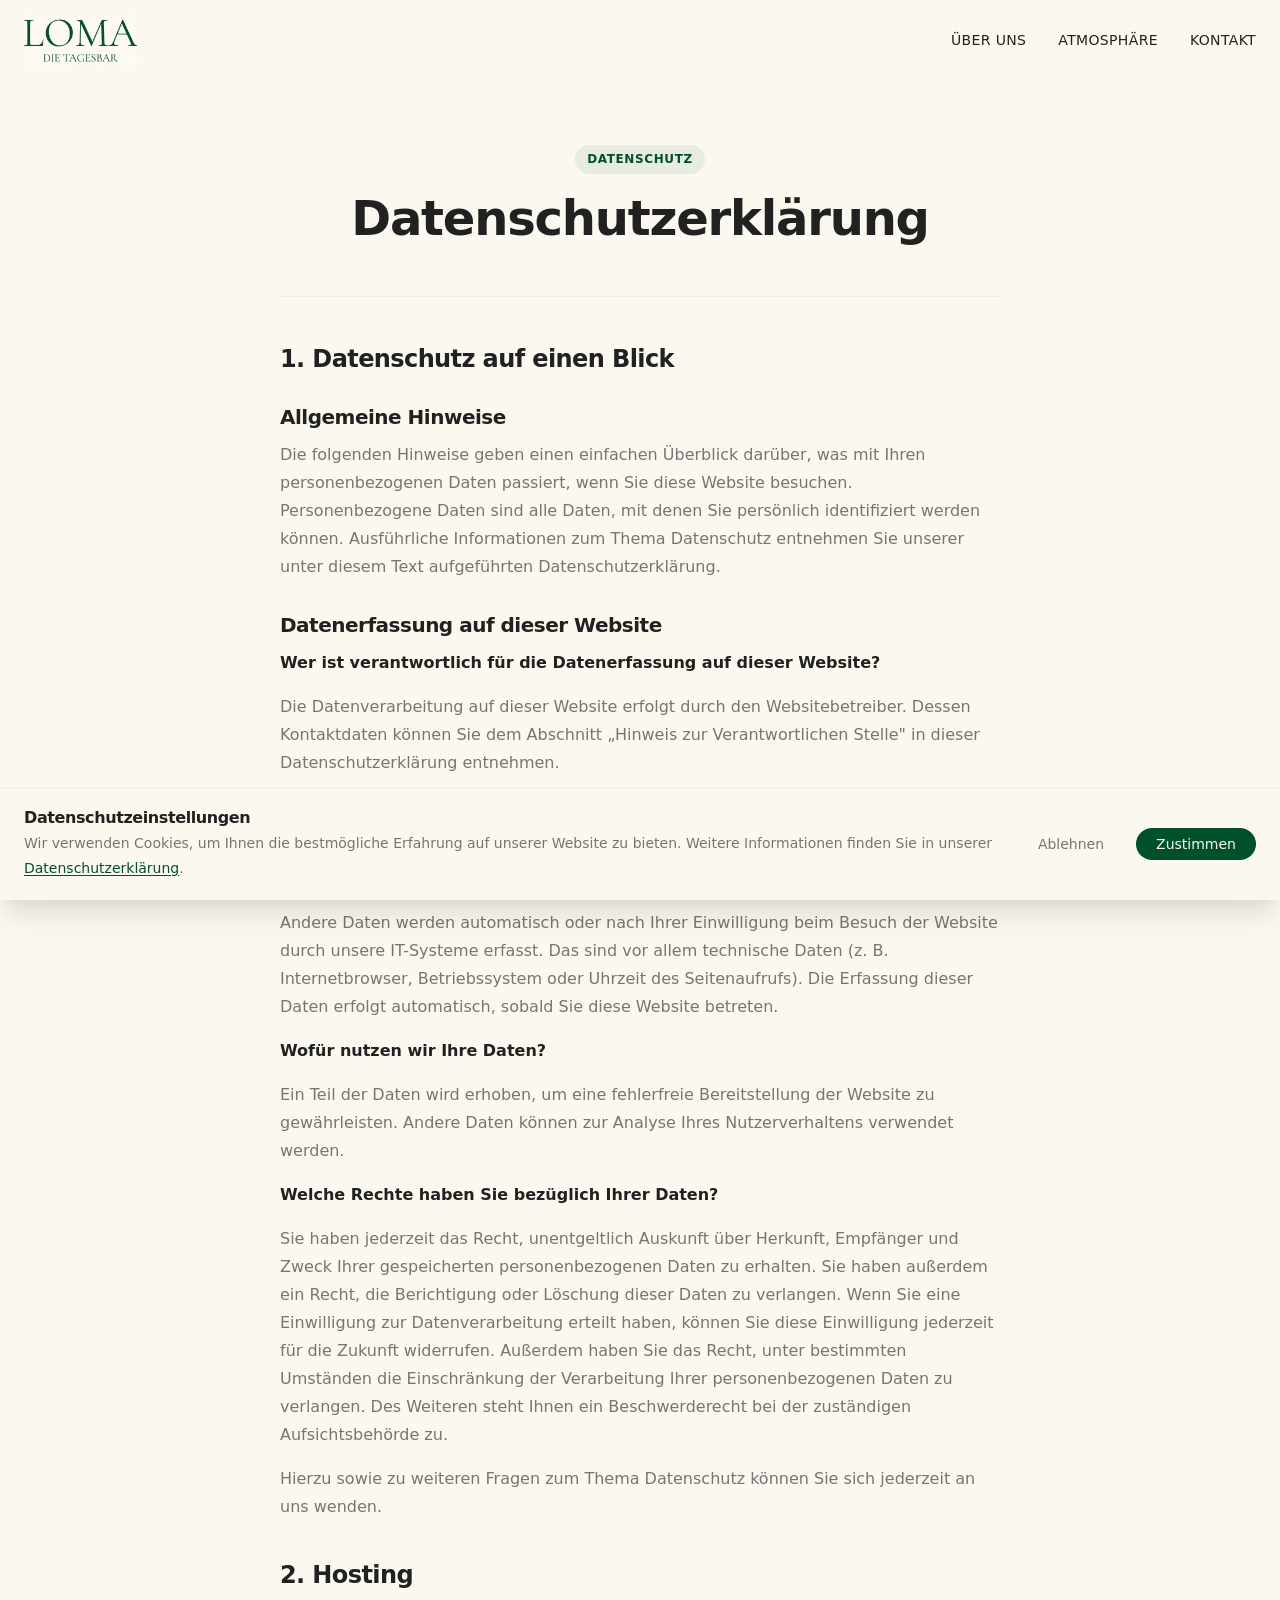
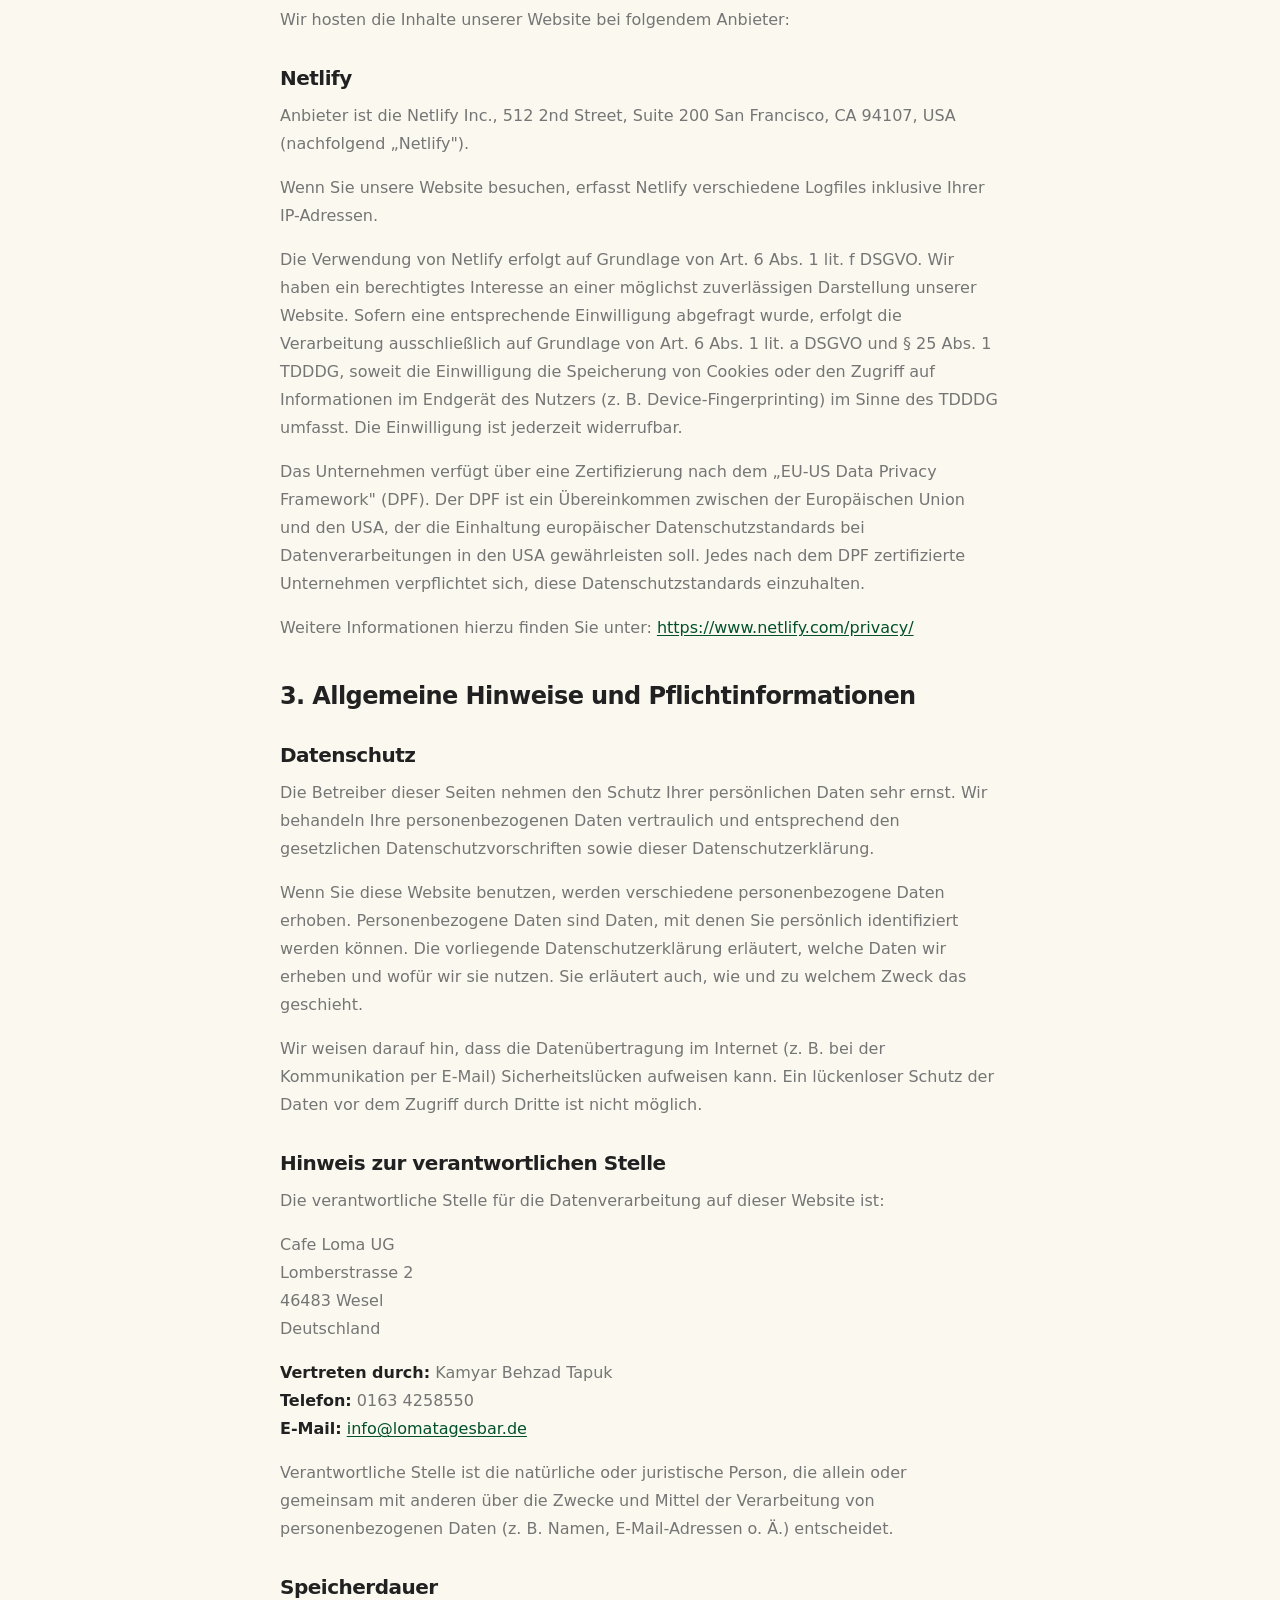
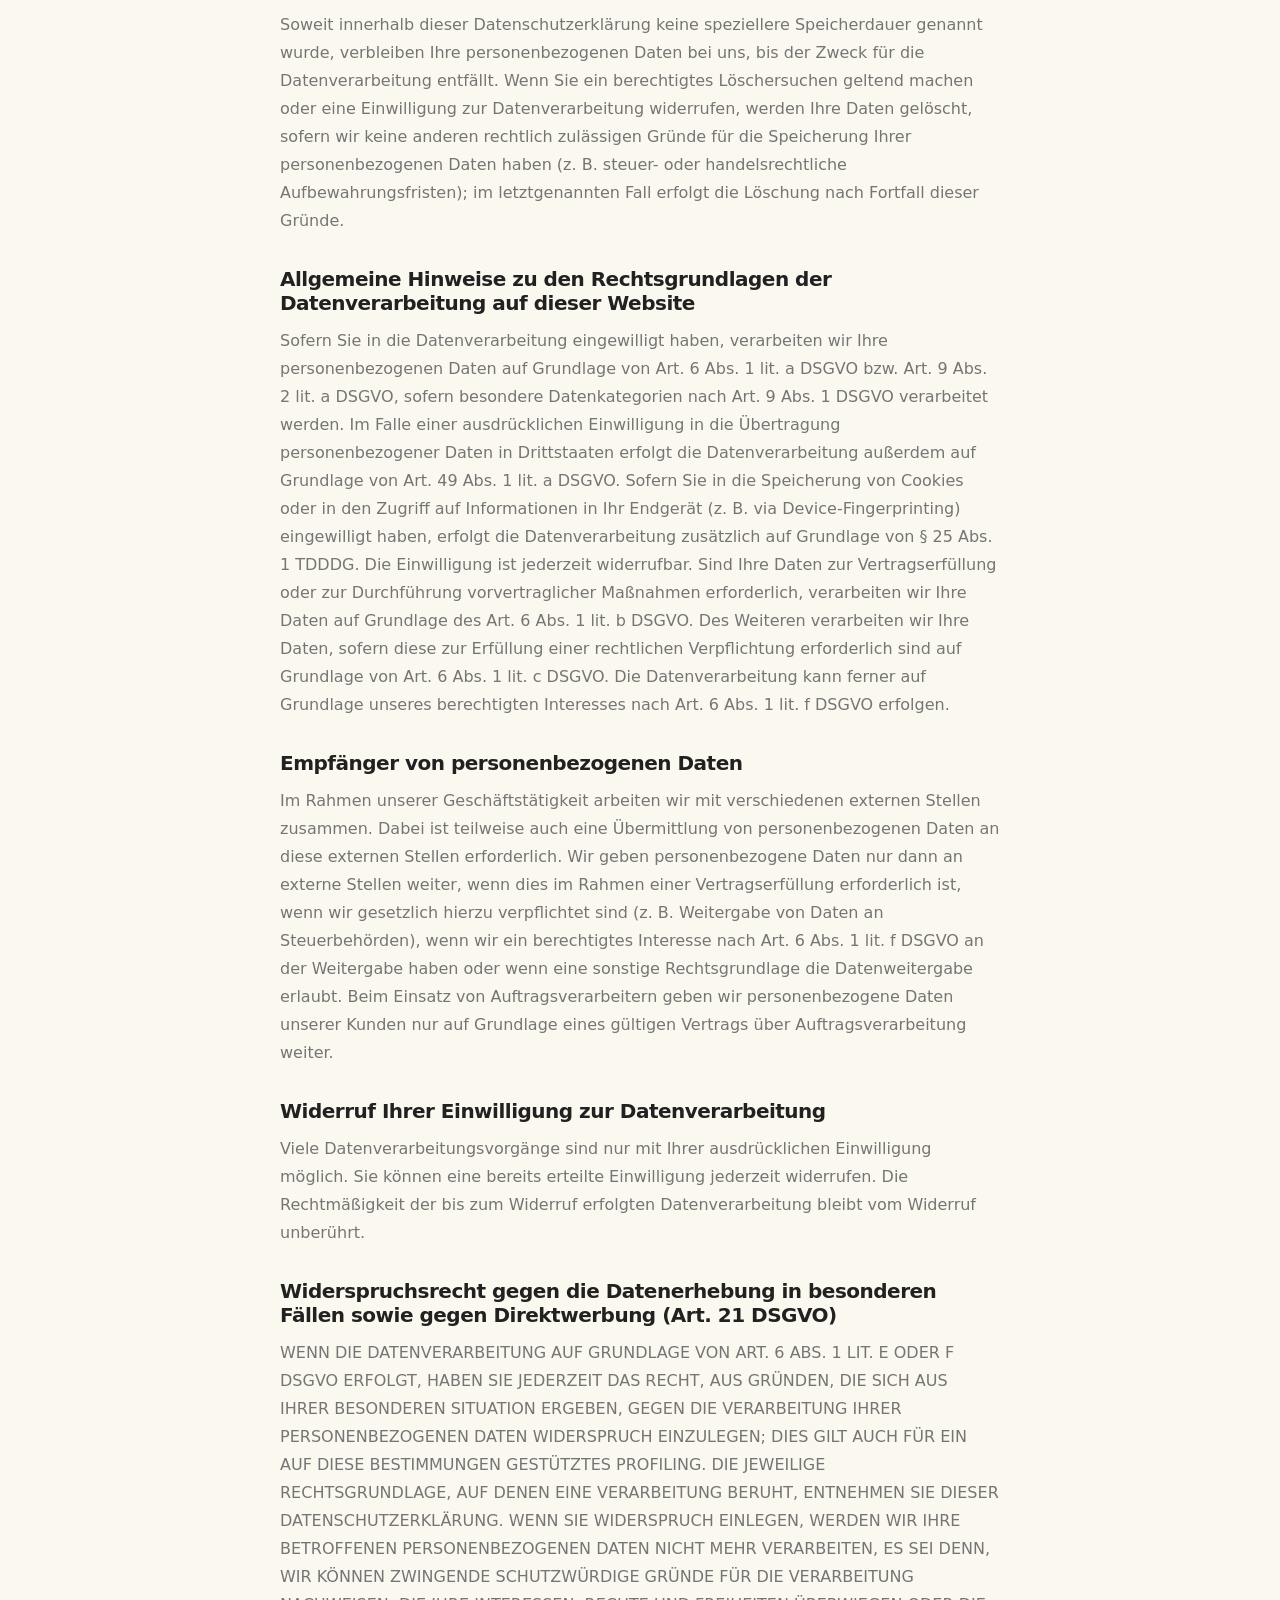
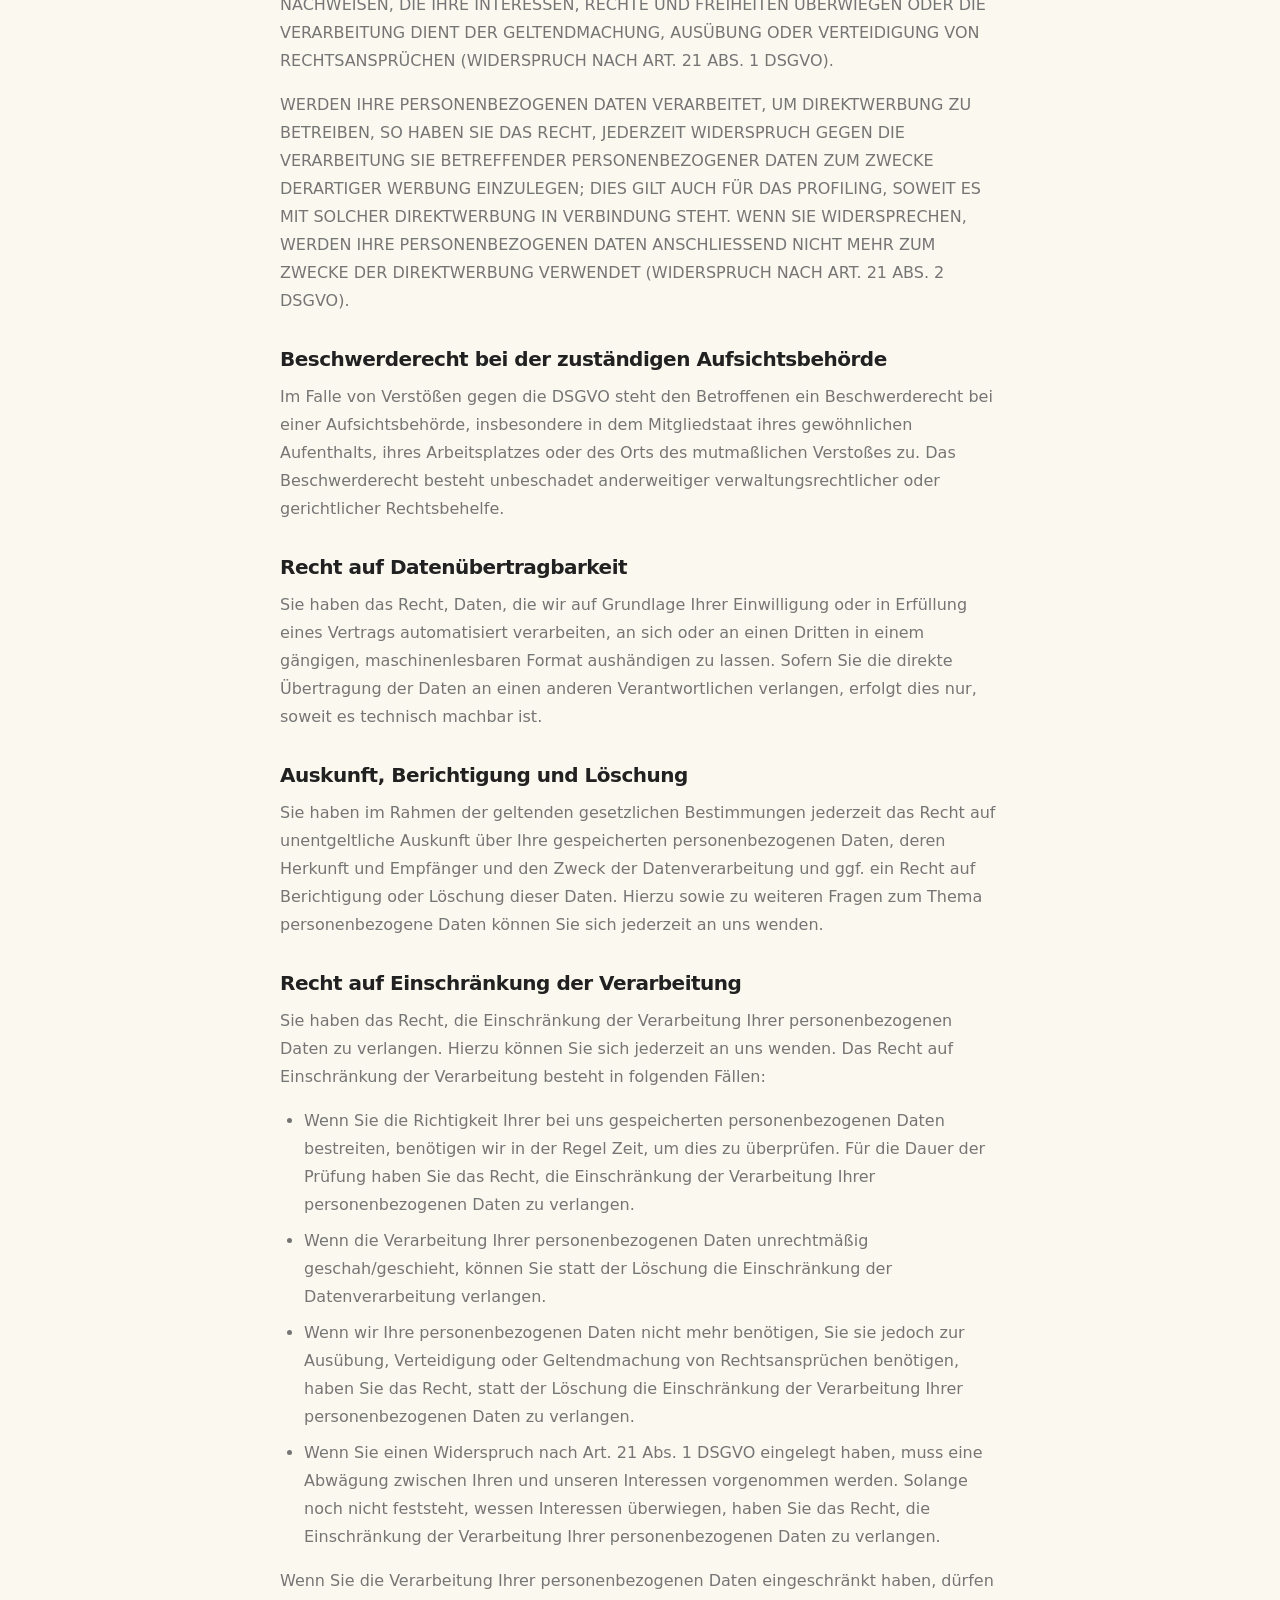
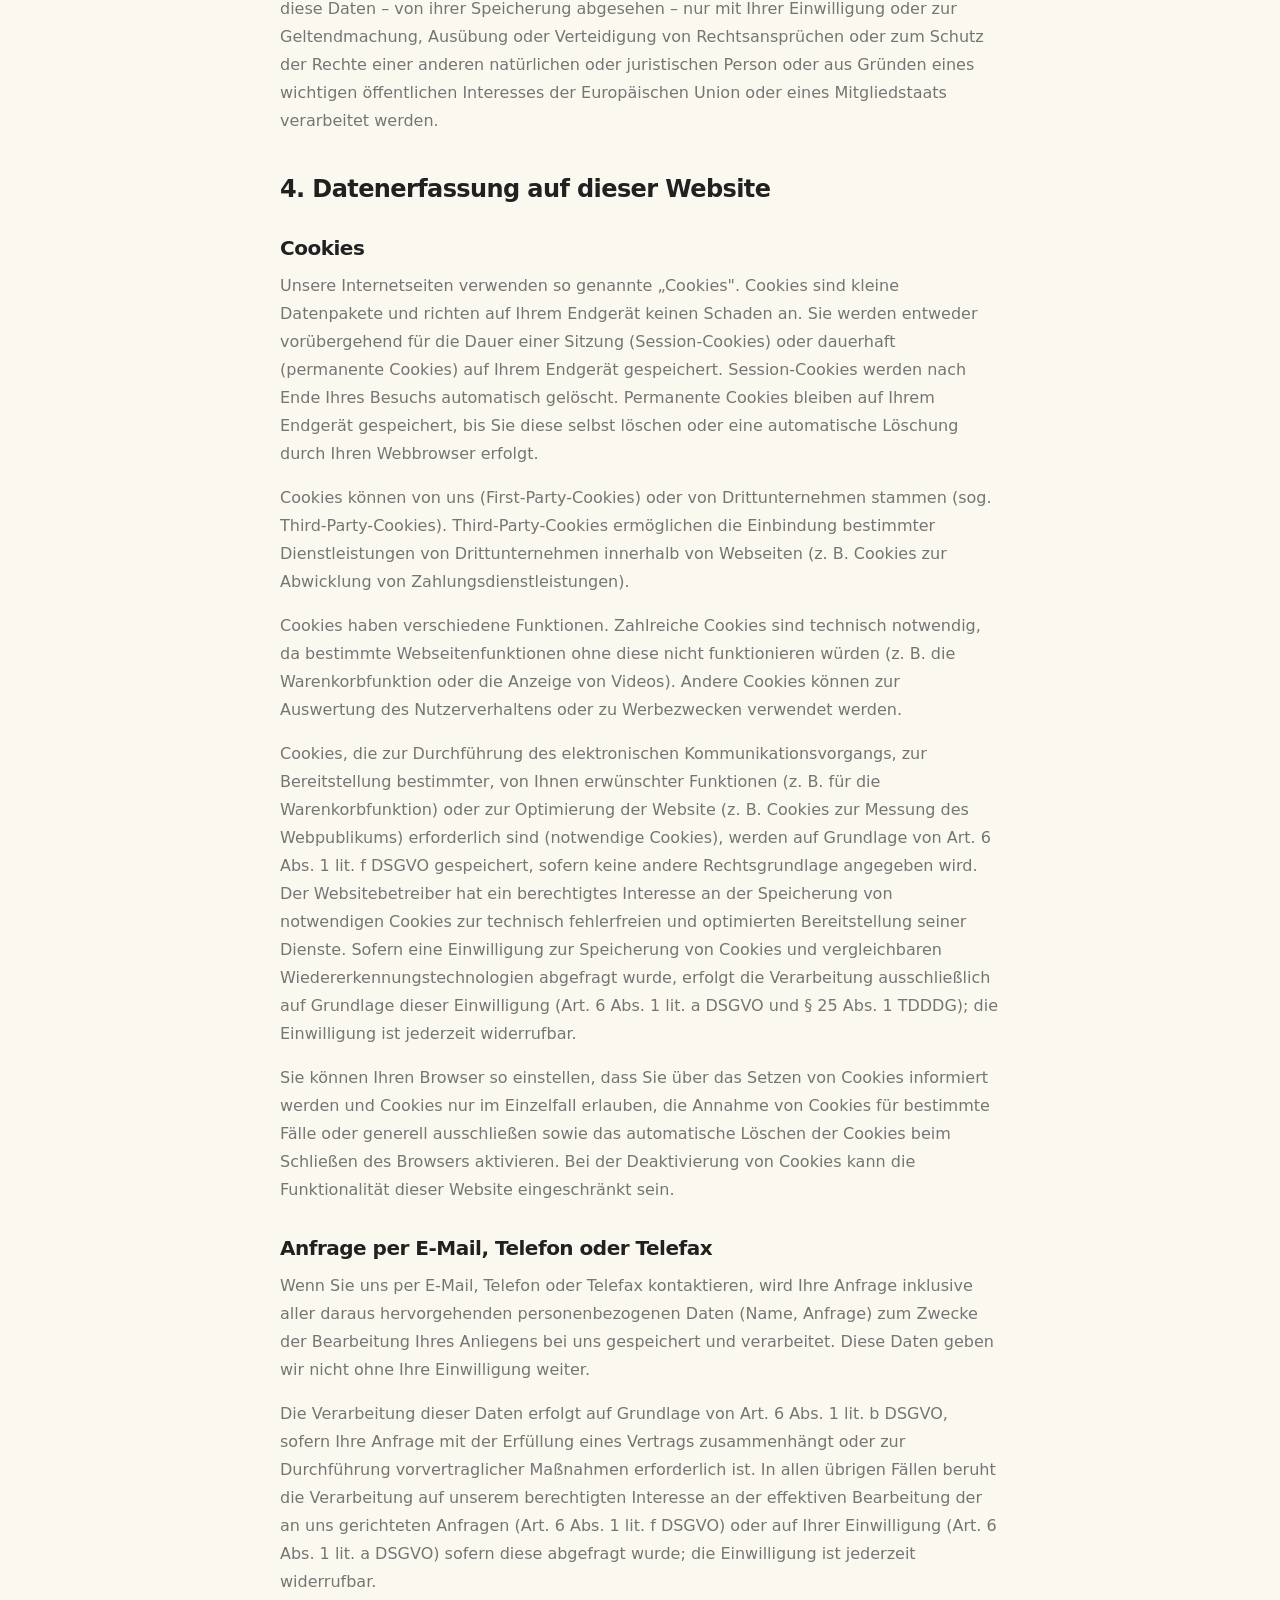
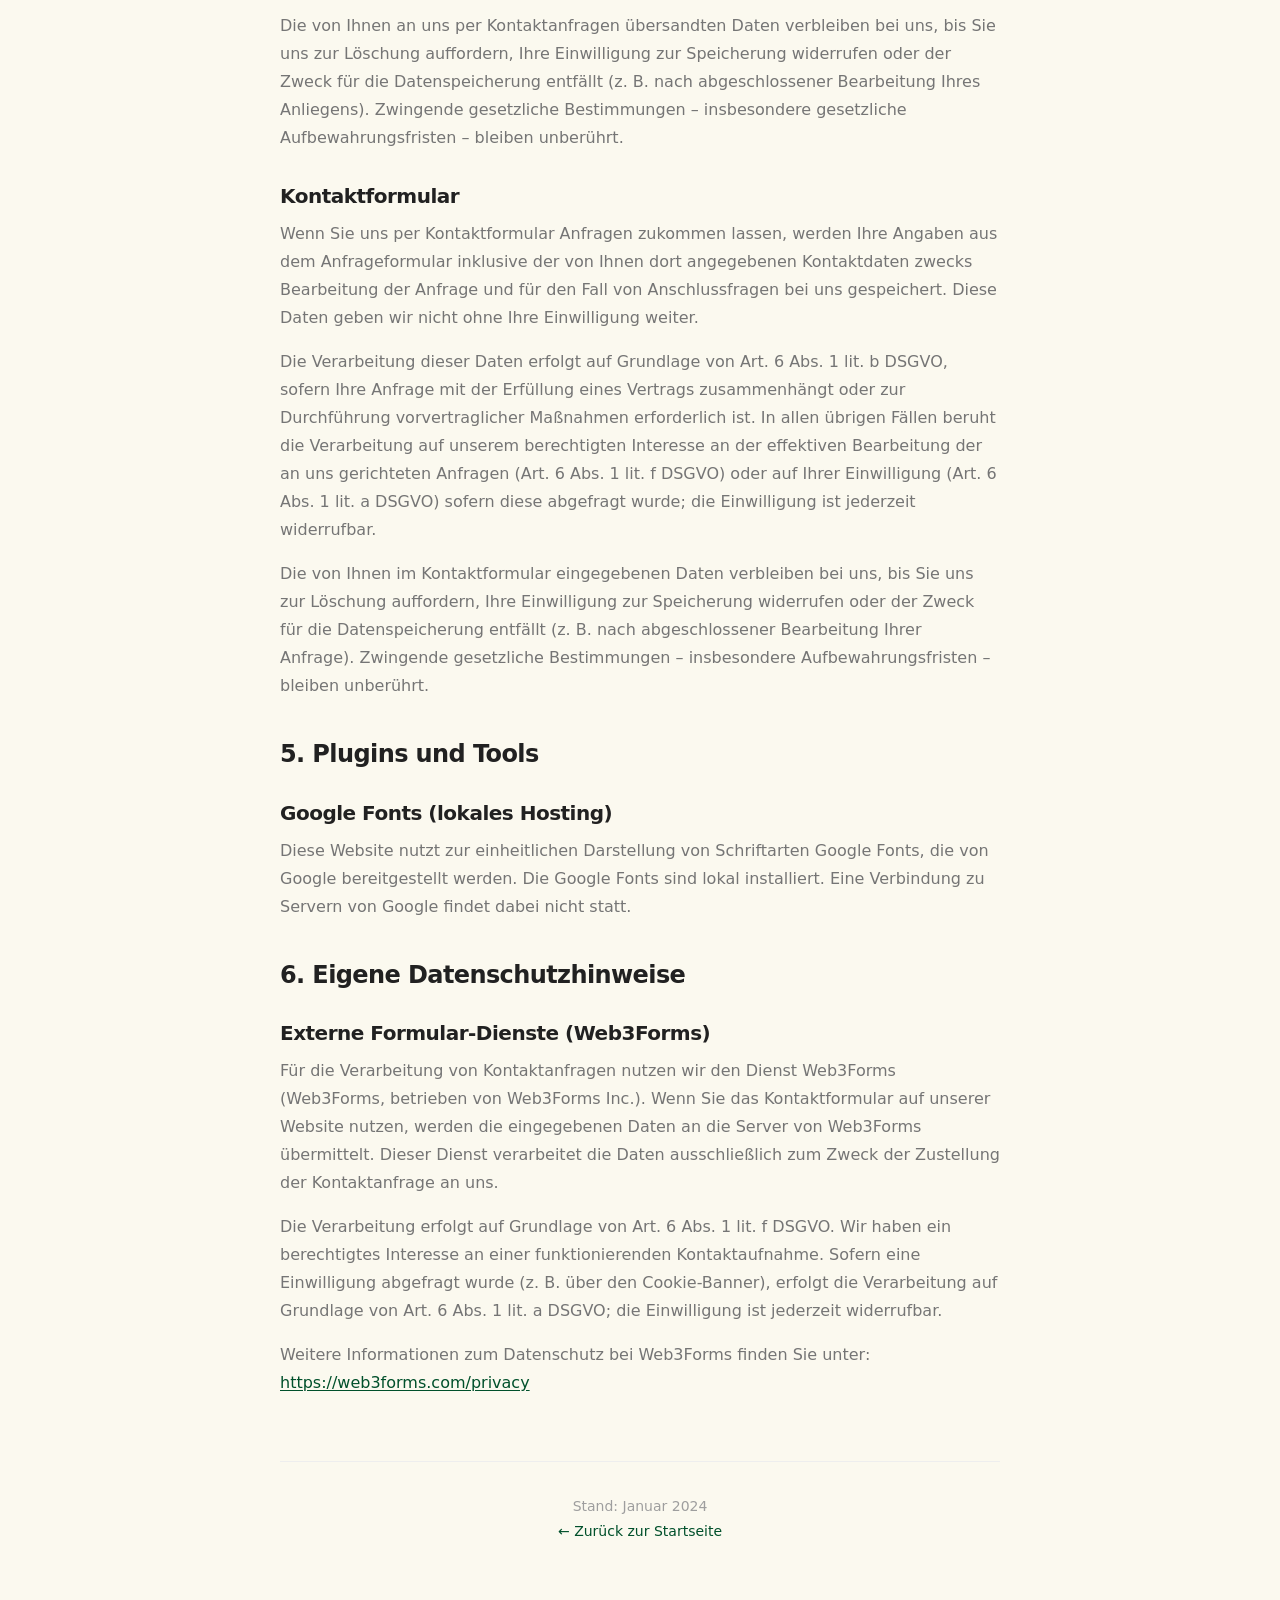
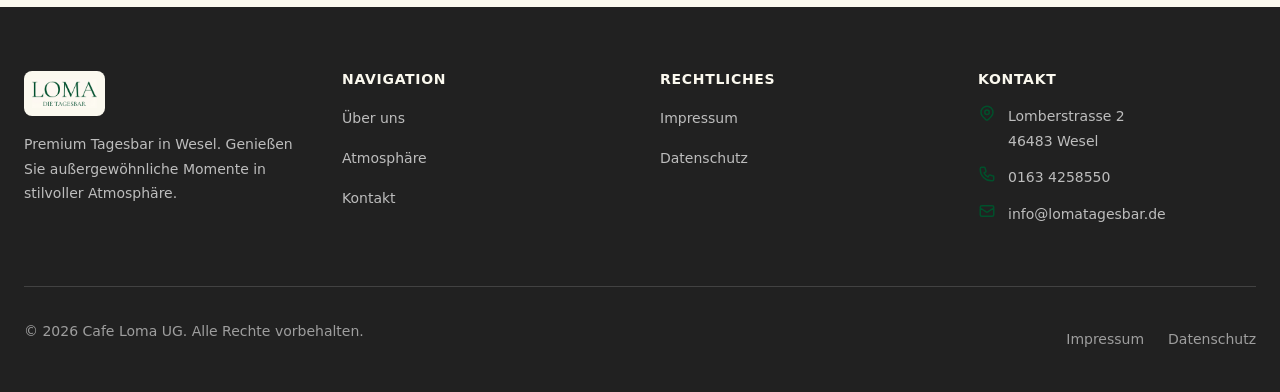
==== datenschutz.html @ 7f63b9a7 "Initial commit: Cafe Loma website with construction page" ====
<!DOCTYPE html>
<html lang="de">
<head>
  <meta charset="UTF-8">
  <meta name="viewport" content="width=device-width, initial-scale=1.0">
  <meta name="description" content="Datenschutzerklärung der Cafe Loma UG - Informationen zum Datenschutz.">
  <meta name="theme-color" content="#00502b">
  
  <title>Datenschutzerklärung | Cafe Loma UG</title>
  
  <style>
    @font-face {
      font-family: 'Inter';
      src: local('Inter'), local('Inter Regular');
      font-weight: 400;
      font-style: normal;
      font-display: swap;
    }
    @font-face {
      font-family: 'Inter';
      src: local('Inter Medium');
      font-weight: 500;
      font-style: normal;
      font-display: swap;
    }
    @font-face {
      font-family: 'Inter';
      src: local('Inter SemiBold');
      font-weight: 600;
      font-style: normal;
      font-display: swap;
    }
    @font-face {
      font-family: 'Inter';
      src: local('Inter Bold');
      font-weight: 700;
      font-style: normal;
      font-display: swap;
    }
  </style>
  
  <link rel="stylesheet" href="css/variables.css">
  <link rel="stylesheet" href="css/base.css">
  <link rel="stylesheet" href="css/components.css">
  <link rel="stylesheet" href="css/layout.css">
  <link rel="stylesheet" href="css/pages.css">
  <link rel="stylesheet" href="css/cookie-banner.css">
  
  <link rel="icon" type="image/svg+xml" href="data:image/svg+xml,<svg xmlns='http://www.w3.org/2000/svg' viewBox='0 0 100 100'><text y='.9em' font-size='90'>☕</text></svg>">
</head>
<body>
  
  <!-- Header -->
  <header class="header" role="banner">
    <div class="container">
      <div class="header__inner">
        <a href="index.html" class="logo" aria-label="Cafe Loma - Zur Startseite">
          <img src="images/logo.jpeg" alt="Cafe Loma - Die Tagesbar" class="logo__img">
        </a>
        
        <nav class="nav" role="navigation" aria-label="Hauptnavigation">
          <ul class="nav__links">
            <li><a href="index.html#about" class="nav__link">Über uns</a></li>
            <li><a href="index.html#atmosphare" class="nav__link">Atmosphäre</a></li>
            <li><a href="index.html#kontakt" class="nav__link">Kontakt</a></li>
          </ul>
          
          <button class="menu-toggle" aria-label="Menü öffnen" aria-expanded="false">
            <span class="menu-toggle__line"></span>
            <span class="menu-toggle__line"></span>
            <span class="menu-toggle__line"></span>
          </button>
        </nav>
      </div>
    </div>
  </header>

  <main class="main">
    
    <!-- Legal Page Content -->
    <article class="legal-page">
      <div class="container container--narrow">
        
        <header class="legal-header">
          <span class="section-label">Datenschutz</span>
          <h1 class="section-title" style="font-size: var(--font-size-5xl);">Datenschutzerklärung</h1>
        </header>
        
        <div class="legal-content">
          
          <h2>1. Datenschutz auf einen Blick</h2>
          
          <h3>Allgemeine Hinweise</h3>
          <p>
            Die folgenden Hinweise geben einen einfachen Überblick darüber, was mit Ihren personenbezogenen 
            Daten passiert, wenn Sie diese Website besuchen. Personenbezogene Daten sind alle Daten, mit 
            denen Sie persönlich identifiziert werden können. Ausführliche Informationen zum Thema 
            Datenschutz entnehmen Sie unserer unter diesem Text aufgeführten Datenschutzerklärung.
          </p>
          
          <h3>Datenerfassung auf dieser Website</h3>
          <p>
            <strong>Wer ist verantwortlich für die Datenerfassung auf dieser Website?</strong>
          </p>
          <p>
            Die Datenverarbeitung auf dieser Website erfolgt durch den Websitebetreiber. Dessen Kontaktdaten 
            können Sie dem Abschnitt „Hinweis zur Verantwortlichen Stelle" in dieser Datenschutzerklärung entnehmen.
          </p>
          
          <p>
            <strong>Wie erfassen wir Ihre Daten?</strong>
          </p>
          <p>
            Ihre Daten werden zum einen dadurch erhoben, dass Sie uns diese mitteilen. Hierbei kann es 
            sich z. B. um Daten handeln, die Sie in ein Kontaktformular eingeben.
          </p>
          <p>
            Andere Daten werden automatisch oder nach Ihrer Einwilligung beim Besuch der Website durch 
            unsere IT-Systeme erfasst. Das sind vor allem technische Daten (z. B. Internetbrowser, 
            Betriebssystem oder Uhrzeit des Seitenaufrufs). Die Erfassung dieser Daten erfolgt 
            automatisch, sobald Sie diese Website betreten.
          </p>
          
          <p>
            <strong>Wofür nutzen wir Ihre Daten?</strong>
          </p>
          <p>
            Ein Teil der Daten wird erhoben, um eine fehlerfreie Bereitstellung der Website zu 
            gewährleisten. Andere Daten können zur Analyse Ihres Nutzerverhaltens verwendet werden.
          </p>
          
          <p>
            <strong>Welche Rechte haben Sie bezüglich Ihrer Daten?</strong>
          </p>
          <p>
            Sie haben jederzeit das Recht, unentgeltlich Auskunft über Herkunft, Empfänger und Zweck 
            Ihrer gespeicherten personenbezogenen Daten zu erhalten. Sie haben außerdem ein Recht, die 
            Berichtigung oder Löschung dieser Daten zu verlangen. Wenn Sie eine Einwilligung zur 
            Datenverarbeitung erteilt haben, können Sie diese Einwilligung jederzeit für die Zukunft 
            widerrufen. Außerdem haben Sie das Recht, unter bestimmten Umständen die Einschränkung der 
            Verarbeitung Ihrer personenbezogenen Daten zu verlangen. Des Weiteren steht Ihnen ein 
            Beschwerderecht bei der zuständigen Aufsichtsbehörde zu.
          </p>
          <p>
            Hierzu sowie zu weiteren Fragen zum Thema Datenschutz können Sie sich jederzeit an uns wenden.
          </p>
          
          <h2>2. Hosting</h2>
          
          <p>Wir hosten die Inhalte unserer Website bei folgendem Anbieter:</p>
          
          <h3>Netlify</h3>
          <p>
            Anbieter ist die Netlify Inc., 512 2nd Street, Suite 200 San Francisco, CA 94107, USA 
            (nachfolgend „Netlify").
          </p>
          <p>
            Wenn Sie unsere Website besuchen, erfasst Netlify verschiedene Logfiles inklusive Ihrer 
            IP-Adressen.
          </p>
          <p>
            Die Verwendung von Netlify erfolgt auf Grundlage von Art. 6 Abs. 1 lit. f DSGVO. Wir haben 
            ein berechtigtes Interesse an einer möglichst zuverlässigen Darstellung unserer Website. 
            Sofern eine entsprechende Einwilligung abgefragt wurde, erfolgt die Verarbeitung ausschließlich 
            auf Grundlage von Art. 6 Abs. 1 lit. a DSGVO und § 25 Abs. 1 TDDDG, soweit die Einwilligung 
            die Speicherung von Cookies oder den Zugriff auf Informationen im Endgerät des Nutzers 
            (z. B. Device-Fingerprinting) im Sinne des TDDDG umfasst. Die Einwilligung ist jederzeit 
            widerrufbar.
          </p>
          
          <p>
            Das Unternehmen verfügt über eine Zertifizierung nach dem „EU-US Data Privacy Framework" 
            (DPF). Der DPF ist ein Übereinkommen zwischen der Europäischen Union und den USA, der die 
            Einhaltung europäischer Datenschutzstandards bei Datenverarbeitungen in den USA gewährleisten 
            soll. Jedes nach dem DPF zertifizierte Unternehmen verpflichtet sich, diese 
            Datenschutzstandards einzuhalten.
          </p>
          
          <p>
            Weitere Informationen hierzu finden Sie unter: 
            <a href="https://www.netlify.com/privacy/" target="_blank" rel="noopener noreferrer">
              https://www.netlify.com/privacy/
            </a>
          </p>
          
          <h2>3. Allgemeine Hinweise und Pflichtinformationen</h2>
          
          <h3>Datenschutz</h3>
          <p>
            Die Betreiber dieser Seiten nehmen den Schutz Ihrer persönlichen Daten sehr ernst. Wir 
            behandeln Ihre personenbezogenen Daten vertraulich und entsprechend den gesetzlichen 
            Datenschutzvorschriften sowie dieser Datenschutzerklärung.
          </p>
          <p>
            Wenn Sie diese Website benutzen, werden verschiedene personenbezogene Daten erhoben. 
            Personenbezogene Daten sind Daten, mit denen Sie persönlich identifiziert werden können. 
            Die vorliegende Datenschutzerklärung erläutert, welche Daten wir erheben und wofür wir 
            sie nutzen. Sie erläutert auch, wie und zu welchem Zweck das geschieht.
          </p>
          <p>
            Wir weisen darauf hin, dass die Datenübertragung im Internet (z. B. bei der Kommunikation 
            per E-Mail) Sicherheitslücken aufweisen kann. Ein lückenloser Schutz der Daten vor dem 
            Zugriff durch Dritte ist nicht möglich.
          </p>
          
          <h3>Hinweis zur verantwortlichen Stelle</h3>
          <p>Die verantwortliche Stelle für die Datenverarbeitung auf dieser Website ist:</p>
          
          <address>
            Cafe Loma UG<br>
            Lomberstrasse 2<br>
            46483 Wesel<br>
            Deutschland
          </address>
          
          <p>
            <strong>Vertreten durch:</strong> Kamyar Behzad Tapuk<br>
            <strong>Telefon:</strong> 0163 4258550<br>
            <strong>E-Mail:</strong> <a href="mailto:info@lomatagesbar.de">info@lomatagesbar.de</a>
          </p>
          
          <p>
            Verantwortliche Stelle ist die natürliche oder juristische Person, die allein oder gemeinsam 
            mit anderen über die Zwecke und Mittel der Verarbeitung von personenbezogenen Daten (z. B. 
            Namen, E-Mail-Adressen o. Ä.) entscheidet.
          </p>
          
          <h3>Speicherdauer</h3>
          <p>
            Soweit innerhalb dieser Datenschutzerklärung keine speziellere Speicherdauer genannt wurde, 
            verbleiben Ihre personenbezogenen Daten bei uns, bis der Zweck für die Datenverarbeitung 
            entfällt. Wenn Sie ein berechtigtes Löschersuchen geltend machen oder eine Einwilligung zur 
            Datenverarbeitung widerrufen, werden Ihre Daten gelöscht, sofern wir keine anderen rechtlich 
            zulässigen Gründe für die Speicherung Ihrer personenbezogenen Daten haben (z. B. steuer- 
            oder handelsrechtliche Aufbewahrungsfristen); im letztgenannten Fall erfolgt die Löschung 
            nach Fortfall dieser Gründe.
          </p>
          
          <h3>Allgemeine Hinweise zu den Rechtsgrundlagen der Datenverarbeitung auf dieser Website</h3>
          <p>
            Sofern Sie in die Datenverarbeitung eingewilligt haben, verarbeiten wir Ihre personenbezogenen 
            Daten auf Grundlage von Art. 6 Abs. 1 lit. a DSGVO bzw. Art. 9 Abs. 2 lit. a DSGVO, sofern 
            besondere Datenkategorien nach Art. 9 Abs. 1 DSGVO verarbeitet werden. Im Falle einer 
            ausdrücklichen Einwilligung in die Übertragung personenbezogener Daten in Drittstaaten 
            erfolgt die Datenverarbeitung außerdem auf Grundlage von Art. 49 Abs. 1 lit. a DSGVO. 
            Sofern Sie in die Speicherung von Cookies oder in den Zugriff auf Informationen in Ihr 
            Endgerät (z. B. via Device-Fingerprinting) eingewilligt haben, erfolgt die Datenverarbeitung 
            zusätzlich auf Grundlage von § 25 Abs. 1 TDDDG. Die Einwilligung ist jederzeit widerrufbar. 
            Sind Ihre Daten zur Vertragserfüllung oder zur Durchführung vorvertraglicher Maßnahmen 
            erforderlich, verarbeiten wir Ihre Daten auf Grundlage des Art. 6 Abs. 1 lit. b DSGVO. 
            Des Weiteren verarbeiten wir Ihre Daten, sofern diese zur Erfüllung einer rechtlichen 
            Verpflichtung erforderlich sind auf Grundlage von Art. 6 Abs. 1 lit. c DSGVO. Die 
            Datenverarbeitung kann ferner auf Grundlage unseres berechtigten Interesses nach Art. 6 
            Abs. 1 lit. f DSGVO erfolgen.
          </p>
          
          <h3>Empfänger von personenbezogenen Daten</h3>
          <p>
            Im Rahmen unserer Geschäftstätigkeit arbeiten wir mit verschiedenen externen Stellen zusammen. 
            Dabei ist teilweise auch eine Übermittlung von personenbezogenen Daten an diese externen 
            Stellen erforderlich. Wir geben personenbezogene Daten nur dann an externe Stellen weiter, 
            wenn dies im Rahmen einer Vertragserfüllung erforderlich ist, wenn wir gesetzlich hierzu 
            verpflichtet sind (z. B. Weitergabe von Daten an Steuerbehörden), wenn wir ein berechtigtes 
            Interesse nach Art. 6 Abs. 1 lit. f DSGVO an der Weitergabe haben oder wenn eine sonstige 
            Rechtsgrundlage die Datenweitergabe erlaubt. Beim Einsatz von Auftragsverarbeitern geben 
            wir personenbezogene Daten unserer Kunden nur auf Grundlage eines gültigen Vertrags über 
            Auftragsverarbeitung weiter.
          </p>
          
          <h3>Widerruf Ihrer Einwilligung zur Datenverarbeitung</h3>
          <p>
            Viele Datenverarbeitungsvorgänge sind nur mit Ihrer ausdrücklichen Einwilligung möglich. 
            Sie können eine bereits erteilte Einwilligung jederzeit widerrufen. Die Rechtmäßigkeit der 
            bis zum Widerruf erfolgten Datenverarbeitung bleibt vom Widerruf unberührt.
          </p>
          
          <h3>Widerspruchsrecht gegen die Datenerhebung in besonderen Fällen sowie gegen Direktwerbung (Art. 21 DSGVO)</h3>
          <p>
            WENN DIE DATENVERARBEITUNG AUF GRUNDLAGE VON ART. 6 ABS. 1 LIT. E ODER F DSGVO ERFOLGT, 
            HABEN SIE JEDERZEIT DAS RECHT, AUS GRÜNDEN, DIE SICH AUS IHRER BESONDEREN SITUATION ERGEBEN, 
            GEGEN DIE VERARBEITUNG IHRER PERSONENBEZOGENEN DATEN WIDERSPRUCH EINZULEGEN; DIES GILT 
            AUCH FÜR EIN AUF DIESE BESTIMMUNGEN GESTÜTZTES PROFILING. DIE JEWEILIGE RECHTSGRUNDLAGE, 
            AUF DENEN EINE VERARBEITUNG BERUHT, ENTNEHMEN SIE DIESER DATENSCHUTZERKLÄRUNG. WENN SIE 
            WIDERSPRUCH EINLEGEN, WERDEN WIR IHRE BETROFFENEN PERSONENBEZOGENEN DATEN NICHT MEHR 
            VERARBEITEN, ES SEI DENN, WIR KÖNNEN ZWINGENDE SCHUTZWÜRDIGE GRÜNDE FÜR DIE VERARBEITUNG 
            NACHWEISEN, DIE IHRE INTERESSEN, RECHTE UND FREIHEITEN ÜBERWIEGEN ODER DIE VERARBEITUNG 
            DIENT DER GELTENDMACHUNG, AUSÜBUNG ODER VERTEIDIGUNG VON RECHTSANSPRÜCHEN (WIDERSPRUCH 
            NACH ART. 21 ABS. 1 DSGVO).
          </p>
          <p>
            WERDEN IHRE PERSONENBEZOGENEN DATEN VERARBEITET, UM DIREKTWERBUNG ZU BETREIBEN, SO HABEN 
            SIE DAS RECHT, JEDERZEIT WIDERSPRUCH GEGEN DIE VERARBEITUNG SIE BETREFFENDER 
            PERSONENBEZOGENER DATEN ZUM ZWECKE DERARTIGER WERBUNG EINZULEGEN; DIES GILT AUCH FÜR DAS 
            PROFILING, SOWEIT ES MIT SOLCHER DIREKTWERBUNG IN VERBINDUNG STEHT. WENN SIE WIDERSPRECHEN, 
            WERDEN IHRE PERSONENBEZOGENEN DATEN ANSCHLIESSEND NICHT MEHR ZUM ZWECKE DER DIREKTWERBUNG 
            VERWENDET (WIDERSPRUCH NACH ART. 21 ABS. 2 DSGVO).
          </p>
          
          <h3>Beschwerderecht bei der zuständigen Aufsichtsbehörde</h3>
          <p>
            Im Falle von Verstößen gegen die DSGVO steht den Betroffenen ein Beschwerderecht bei einer 
            Aufsichtsbehörde, insbesondere in dem Mitgliedstaat ihres gewöhnlichen Aufenthalts, ihres 
            Arbeitsplatzes oder des Orts des mutmaßlichen Verstoßes zu. Das Beschwerderecht besteht 
            unbeschadet anderweitiger verwaltungsrechtlicher oder gerichtlicher Rechtsbehelfe.
          </p>
          
          <h3>Recht auf Datenübertragbarkeit</h3>
          <p>
            Sie haben das Recht, Daten, die wir auf Grundlage Ihrer Einwilligung oder in Erfüllung eines 
            Vertrags automatisiert verarbeiten, an sich oder an einen Dritten in einem gängigen, 
            maschinenlesbaren Format aushändigen zu lassen. Sofern Sie die direkte Übertragung der 
            Daten an einen anderen Verantwortlichen verlangen, erfolgt dies nur, soweit es technisch 
            machbar ist.
          </p>
          
          <h3>Auskunft, Berichtigung und Löschung</h3>
          <p>
            Sie haben im Rahmen der geltenden gesetzlichen Bestimmungen jederzeit das Recht auf 
            unentgeltliche Auskunft über Ihre gespeicherten personenbezogenen Daten, deren Herkunft 
            und Empfänger und den Zweck der Datenverarbeitung und ggf. ein Recht auf Berichtigung oder 
            Löschung dieser Daten. Hierzu sowie zu weiteren Fragen zum Thema personenbezogene Daten 
            können Sie sich jederzeit an uns wenden.
          </p>
          
          <h3>Recht auf Einschränkung der Verarbeitung</h3>
          <p>
            Sie haben das Recht, die Einschränkung der Verarbeitung Ihrer personenbezogenen Daten zu 
            verlangen. Hierzu können Sie sich jederzeit an uns wenden. Das Recht auf Einschränkung der 
            Verarbeitung besteht in folgenden Fällen:
          </p>
          <ul>
            <li>
              Wenn Sie die Richtigkeit Ihrer bei uns gespeicherten personenbezogenen Daten bestreiten, 
              benötigen wir in der Regel Zeit, um dies zu überprüfen. Für die Dauer der Prüfung haben 
              Sie das Recht, die Einschränkung der Verarbeitung Ihrer personenbezogenen Daten zu verlangen.
            </li>
            <li>
              Wenn die Verarbeitung Ihrer personenbezogenen Daten unrechtmäßig geschah/geschieht, 
              können Sie statt der Löschung die Einschränkung der Datenverarbeitung verlangen.
            </li>
            <li>
              Wenn wir Ihre personenbezogenen Daten nicht mehr benötigen, Sie sie jedoch zur Ausübung, 
              Verteidigung oder Geltendmachung von Rechtsansprüchen benötigen, haben Sie das Recht, 
              statt der Löschung die Einschränkung der Verarbeitung Ihrer personenbezogenen Daten zu 
              verlangen.
            </li>
            <li>
              Wenn Sie einen Widerspruch nach Art. 21 Abs. 1 DSGVO eingelegt haben, muss eine Abwägung 
              zwischen Ihren und unseren Interessen vorgenommen werden. Solange noch nicht feststeht, 
              wessen Interessen überwiegen, haben Sie das Recht, die Einschränkung der Verarbeitung 
              Ihrer personenbezogenen Daten zu verlangen.
            </li>
          </ul>
          <p>
            Wenn Sie die Verarbeitung Ihrer personenbezogenen Daten eingeschränkt haben, dürfen diese 
            Daten – von ihrer Speicherung abgesehen – nur mit Ihrer Einwilligung oder zur Geltendmachung, 
            Ausübung oder Verteidigung von Rechtsansprüchen oder zum Schutz der Rechte einer anderen 
            natürlichen oder juristischen Person oder aus Gründen eines wichtigen öffentlichen Interesses 
            der Europäischen Union oder eines Mitgliedstaats verarbeitet werden.
          </p>
          
          <h2>4. Datenerfassung auf dieser Website</h2>
          
          <h3>Cookies</h3>
          <p>
            Unsere Internetseiten verwenden so genannte „Cookies". Cookies sind kleine Datenpakete und 
            richten auf Ihrem Endgerät keinen Schaden an. Sie werden entweder vorübergehend für die Dauer 
            einer Sitzung (Session-Cookies) oder dauerhaft (permanente Cookies) auf Ihrem Endgerät 
            gespeichert. Session-Cookies werden nach Ende Ihres Besuchs automatisch gelöscht. Permanente 
            Cookies bleiben auf Ihrem Endgerät gespeichert, bis Sie diese selbst löschen oder eine 
            automatische Löschung durch Ihren Webbrowser erfolgt.
          </p>
          <p>
            Cookies können von uns (First-Party-Cookies) oder von Drittunternehmen stammen (sog. 
            Third-Party-Cookies). Third-Party-Cookies ermöglichen die Einbindung bestimmter Dienstleistungen 
            von Drittunternehmen innerhalb von Webseiten (z. B. Cookies zur Abwicklung von 
            Zahlungsdienstleistungen).
          </p>
          <p>
            Cookies haben verschiedene Funktionen. Zahlreiche Cookies sind technisch notwendig, da 
            bestimmte Webseitenfunktionen ohne diese nicht funktionieren würden (z. B. die Warenkorbfunktion 
            oder die Anzeige von Videos). Andere Cookies können zur Auswertung des Nutzerverhaltens oder 
            zu Werbezwecken verwendet werden.
          </p>
          <p>
            Cookies, die zur Durchführung des elektronischen Kommunikationsvorgangs, zur Bereitstellung 
            bestimmter, von Ihnen erwünschter Funktionen (z. B. für die Warenkorbfunktion) oder zur 
            Optimierung der Website (z. B. Cookies zur Messung des Webpublikums) erforderlich sind 
            (notwendige Cookies), werden auf Grundlage von Art. 6 Abs. 1 lit. f DSGVO gespeichert, 
            sofern keine andere Rechtsgrundlage angegeben wird. Der Websitebetreiber hat ein berechtigtes 
            Interesse an der Speicherung von notwendigen Cookies zur technisch fehlerfreien und 
            optimierten Bereitstellung seiner Dienste. Sofern eine Einwilligung zur Speicherung von 
            Cookies und vergleichbaren Wiedererkennungstechnologien abgefragt wurde, erfolgt die 
            Verarbeitung ausschließlich auf Grundlage dieser Einwilligung (Art. 6 Abs. 1 lit. a DSGVO 
            und § 25 Abs. 1 TDDDG); die Einwilligung ist jederzeit widerrufbar.
          </p>
          <p>
            Sie können Ihren Browser so einstellen, dass Sie über das Setzen von Cookies informiert werden 
            und Cookies nur im Einzelfall erlauben, die Annahme von Cookies für bestimmte Fälle oder 
            generell ausschließen sowie das automatische Löschen der Cookies beim Schließen des Browsers 
            aktivieren. Bei der Deaktivierung von Cookies kann die Funktionalität dieser Website eingeschränkt sein.
          </p>
          
          <h3>Anfrage per E-Mail, Telefon oder Telefax</h3>
          <p>
            Wenn Sie uns per E-Mail, Telefon oder Telefax kontaktieren, wird Ihre Anfrage inklusive 
            aller daraus hervorgehenden personenbezogenen Daten (Name, Anfrage) zum Zwecke der Bearbeitung 
            Ihres Anliegens bei uns gespeichert und verarbeitet. Diese Daten geben wir nicht ohne Ihre 
            Einwilligung weiter.
          </p>
          <p>
            Die Verarbeitung dieser Daten erfolgt auf Grundlage von Art. 6 Abs. 1 lit. b DSGVO, sofern 
            Ihre Anfrage mit der Erfüllung eines Vertrags zusammenhängt oder zur Durchführung 
            vorvertraglicher Maßnahmen erforderlich ist. In allen übrigen Fällen beruht die Verarbeitung 
            auf unserem berechtigten Interesse an der effektiven Bearbeitung der an uns gerichteten 
            Anfragen (Art. 6 Abs. 1 lit. f DSGVO) oder auf Ihrer Einwilligung (Art. 6 Abs. 1 lit. a DSGVO) 
            sofern diese abgefragt wurde; die Einwilligung ist jederzeit widerrufbar.
          </p>
          <p>
            Die von Ihnen an uns per Kontaktanfragen übersandten Daten verbleiben bei uns, bis Sie uns 
            zur Löschung auffordern, Ihre Einwilligung zur Speicherung widerrufen oder der Zweck für die 
            Datenspeicherung entfällt (z. B. nach abgeschlossener Bearbeitung Ihres Anliegens). Zwingende 
            gesetzliche Bestimmungen – insbesondere gesetzliche Aufbewahrungsfristen – bleiben unberührt.
          </p>
          
          <h3>Kontaktformular</h3>
          <p>
            Wenn Sie uns per Kontaktformular Anfragen zukommen lassen, werden Ihre Angaben aus dem 
            Anfrageformular inklusive der von Ihnen dort angegebenen Kontaktdaten zwecks Bearbeitung 
            der Anfrage und für den Fall von Anschlussfragen bei uns gespeichert. Diese Daten geben 
            wir nicht ohne Ihre Einwilligung weiter.
          </p>
          <p>
            Die Verarbeitung dieser Daten erfolgt auf Grundlage von Art. 6 Abs. 1 lit. b DSGVO, sofern 
            Ihre Anfrage mit der Erfüllung eines Vertrags zusammenhängt oder zur Durchführung 
            vorvertraglicher Maßnahmen erforderlich ist. In allen übrigen Fällen beruht die Verarbeitung 
            auf unserem berechtigten Interesse an der effektiven Bearbeitung der an uns gerichteten 
            Anfragen (Art. 6 Abs. 1 lit. f DSGVO) oder auf Ihrer Einwilligung (Art. 6 Abs. 1 lit. a DSGVO) 
            sofern diese abgefragt wurde; die Einwilligung ist jederzeit widerrufbar.
          </p>
          <p>
            Die von Ihnen im Kontaktformular eingegebenen Daten verbleiben bei uns, bis Sie uns zur 
            Löschung auffordern, Ihre Einwilligung zur Speicherung widerrufen oder der Zweck für die 
            Datenspeicherung entfällt (z. B. nach abgeschlossener Bearbeitung Ihrer Anfrage). Zwingende 
            gesetzliche Bestimmungen – insbesondere Aufbewahrungsfristen – bleiben unberührt.
          </p>
          
          <h2>5. Plugins und Tools</h2>
          
          <h3>Google Fonts (lokales Hosting)</h3>
          <p>
            Diese Website nutzt zur einheitlichen Darstellung von Schriftarten Google Fonts, die von Google 
            bereitgestellt werden. Die Google Fonts sind lokal installiert. Eine Verbindung zu Servern von 
            Google findet dabei nicht statt.
          </p>
          
          <h2>6. Eigene Datenschutzhinweise</h2>
          
          <h3>Externe Formular-Dienste (Web3Forms)</h3>
          <p>
            Für die Verarbeitung von Kontaktanfragen nutzen wir den Dienst Web3Forms (Web3Forms, betrieben 
            von Web3Forms Inc.). Wenn Sie das Kontaktformular auf unserer Website nutzen, werden die 
            eingegebenen Daten an die Server von Web3Forms übermittelt. Dieser Dienst verarbeitet die 
            Daten ausschließlich zum Zweck der Zustellung der Kontaktanfrage an uns.
          </p>
          <p>
            Die Verarbeitung erfolgt auf Grundlage von Art. 6 Abs. 1 lit. f DSGVO. Wir haben ein 
            berechtigtes Interesse an einer funktionierenden Kontaktaufnahme. Sofern eine Einwilligung 
            abgefragt wurde (z. B. über den Cookie-Banner), erfolgt die Verarbeitung auf Grundlage von 
            Art. 6 Abs. 1 lit. a DSGVO; die Einwilligung ist jederzeit widerrufbar.
          </p>
          <p>
            Weitere Informationen zum Datenschutz bei Web3Forms finden Sie unter: 
            <a href="https://web3forms.com/privacy" target="_blank" rel="noopener noreferrer">
              https://web3forms.com/privacy
            </a>
          </p>
          
        </div>
        
        <footer class="legal-footer">
          <p>
            Stand: Januar 2024<br>
            <a href="index.html">← Zurück zur Startseite</a>
          </p>
        </footer>
        
      </div>
    </article>

  </main>

  <!-- Footer -->
  <footer class="footer" role="contentinfo">
    <div class="container">
      <div class="footer__grid">
        <div class="footer__brand">
          <img src="images/logo.jpeg" alt="Cafe Loma" class="footer__logo-img">
          <p class="footer__tagline">
            Premium Tagesbar in Wesel. Genießen Sie außergewöhnliche Momente in stilvoller Atmosphäre.
          </p>
        </div>
        
        <div class="footer__nav">
          <h3 class="footer__title">Navigation</h3>
          <ul class="footer__links">
            <li><a href="index.html#about" class="footer__link">Über uns</a></li>
            <li><a href="index.html#atmosphare" class="footer__link">Atmosphäre</a></li>
            <li><a href="index.html#kontakt" class="footer__link">Kontakt</a></li>
          </ul>
        </div>
        
        <div class="footer__legal-nav">
          <h3 class="footer__title">Rechtliches</h3>
          <ul class="footer__links">
            <li><a href="impressum.html" class="footer__link">Impressum</a></li>
            <li><a href="datenschutz.html" class="footer__link" aria-current="page">Datenschutz</a></li>
          </ul>
        </div>
        
        <div class="footer__contact">
          <h3 class="footer__title">Kontakt</h3>
          <div class="footer__contact-item">
            <svg xmlns="http://www.w3.org/2000/svg" fill="none" viewBox="0 0 24 24" stroke="currentColor">
              <path stroke-linecap="round" stroke-linejoin="round" stroke-width="2" d="M17.657 16.657L13.414 20.9a1.998 1.998 0 01-2.827 0l-4.244-4.243a8 8 0 1111.314 0z" />
              <path stroke-linecap="round" stroke-linejoin="round" stroke-width="2" d="M15 11a3 3 0 11-6 0 3 3 0 016 0z" />
            </svg>
            <span>Lomberstrasse 2<br>46483 Wesel</span>
          </div>
          <div class="footer__contact-item">
            <svg xmlns="http://www.w3.org/2000/svg" fill="none" viewBox="0 0 24 24" stroke="currentColor">
              <path stroke-linecap="round" stroke-linejoin="round" stroke-width="2" d="M3 5a2 2 0 012-2h3.28a1 1 0 01.948.684l1.498 4.493a1 1 0 01-.502 1.21l-2.257 1.13a11.042 11.042 0 005.516 5.516l1.13-2.257a1 1 0 011.21-.502l4.493 1.498a1 1 0 01.684.949V19a2 2 0 01-2 2h-1C9.716 21 3 14.284 3 6V5z" />
            </svg>
            <a href="tel:+491634258550">0163 4258550</a>
          </div>
          <div class="footer__contact-item">
            <svg xmlns="http://www.w3.org/2000/svg" fill="none" viewBox="0 0 24 24" stroke="currentColor">
              <path stroke-linecap="round" stroke-linejoin="round" stroke-width="2" d="M3 8l7.89 5.26a2 2 0 002.22 0L21 8M5 19h14a2 2 0 002-2V7a2 2 0 00-2-2H5a2 2 0 00-2 2v10a2 2 0 002 2z" />
            </svg>
            <a href="mailto:info@lomatagesbar.de">info@lomatagesbar.de</a>
          </div>
        </div>
      </div>
      
      <div class="footer__bottom">
        <p class="footer__copyright">
          © 2026 Cafe Loma UG. Alle Rechte vorbehalten.
        </p>
        <div class="footer__legal">
          <a href="impressum.html" class="footer__legal-link">Impressum</a>
          <a href="datenschutz.html" class="footer__legal-link" aria-current="page">Datenschutz</a>
        </div>
      </div>
    </div>
  </footer>

  <!-- Cookie Banner -->
  <aside id="cookie-banner" class="cookie-banner" role="dialog" aria-label="Cookie-Einwilligung" aria-live="polite">
    <div class="container">
      <div class="cookie-banner__inner">
        <div class="cookie-banner__content">
          <h2 class="cookie-banner__title">Datenschutzeinstellungen</h2>
          <p class="cookie-banner__text">
            Wir verwenden Cookies, um Ihnen die bestmögliche Erfahrung auf unserer Website zu bieten. 
            Weitere Informationen finden Sie in unserer <a href="datenschutz.html" aria-current="page">Datenschutzerklärung</a>.
          </p>
        </div>
        <div class="cookie-banner__actions">
          <button id="cookie-decline" class="cookie-banner__btn--decline" type="button">
            Ablehnen
          </button>
          <button id="cookie-accept" class="cookie-banner__btn--accept" type="button">
            Zustimmen
          </button>
        </div>
      </div>
    </div>
  </aside>

  <script src="js/cookie-banner.js"></script>
  <script src="js/main.js"></script>

</body>
</html>
---- css/variables.css ----
/* ============================================
   CAFE LOMA - DESIGN SYSTEM
   Variables & Tokens
   ============================================ */

:root {
  /* ------------------------------------------
     Brand Colors
     ------------------------------------------ */
  --color-primary: #00502b;
  --color-primary-dark: #003d21;
  --color-primary-light: #006b3a;
  --color-primary-transparent: rgba(0, 80, 43, 0.08);
  
  --color-white: #fbf9ef;
  --color-black: #1a1a1a;
  --color-gray-900: #212121;
  --color-gray-800: #424242;
  --color-gray-700: #616161;
  --color-gray-600: #757575;
  --color-gray-500: #9e9e9e;
  --color-gray-400: #bdbdbd;
  --color-gray-300: #e0e0e0;
  --color-gray-200: #eeeeee;
  --color-gray-100: #f5f5f5;
  --color-gray-50: #fafafa;

  /* ------------------------------------------
     Semantic Colors
     ------------------------------------------ */
  --color-text-primary: var(--color-gray-900);
  --color-text-secondary: var(--color-gray-600);
  --color-text-muted: var(--color-gray-500);
  --color-text-inverse: var(--color-white);
  
  --color-background: var(--color-white);
  --color-background-alt: var(--color-gray-50);
  --color-background-dark: var(--color-primary);

  /* ------------------------------------------
     Typography
     ------------------------------------------ */
  --font-family-primary: 'Inter', system-ui, -apple-system, BlinkMacSystemFont, 'Segoe UI', sans-serif;
  --font-family-display: 'Playfair Display', Georgia, serif;
  
  --font-size-xs: 0.75rem;      /* 12px */
  --font-size-sm: 0.875rem;     /* 14px */
  --font-size-base: 1rem;       /* 16px */
  --font-size-lg: 1.125rem;     /* 18px */
  --font-size-xl: 1.25rem;      /* 20px */
  --font-size-2xl: 1.5rem;      /* 24px */
  --font-size-3xl: 1.875rem;    /* 30px */
  --font-size-4xl: 2.25rem;     /* 36px */
  --font-size-5xl: 3rem;        /* 48px */
  --font-size-6xl: 3.75rem;     /* 60px */
  
  --font-weight-normal: 400;
  --font-weight-medium: 500;
  --font-weight-semibold: 600;
  --font-weight-bold: 700;
  
  --line-height-tight: 1.2;
  --line-height-normal: 1.5;
  --line-height-relaxed: 1.75;
  
  --letter-spacing-tight: -0.025em;
  --letter-spacing-normal: 0;
  --letter-spacing-wide: 0.025em;
  --letter-spacing-wider: 0.05em;

  /* ------------------------------------------
     Spacing Scale
     ------------------------------------------ */
  --space-1: 0.25rem;   /* 4px */
  --space-2: 0.5rem;    /* 8px */
  --space-3: 0.75rem;   /* 12px */
  --space-4: 1rem;      /* 16px */
  --space-5: 1.25rem;   /* 20px */
  --space-6: 1.5rem;    /* 24px */
  --space-8: 2rem;      /* 32px */
  --space-10: 2.5rem;   /* 40px */
  --space-12: 3rem;     /* 48px */
  --space-16: 4rem;     /* 64px */
  --space-20: 5rem;     /* 80px */
  --space-24: 6rem;     /* 96px */
  --space-32: 8rem;     /* 128px */

  /* ------------------------------------------
     Layout
     ------------------------------------------ */
  --container-max: 1280px;
  --container-narrow: 768px;
  
  --section-padding-y: var(--space-24);
  --section-padding-y-sm: var(--space-16);

  /* ------------------------------------------
     Border Radius
     ------------------------------------------ */
  --radius-sm: 0.25rem;
  --radius-md: 0.5rem;
  --radius-lg: 0.75rem;
  --radius-xl: 1rem;
  --radius-2xl: 1.5rem;
  --radius-full: 9999px;

  /* ------------------------------------------
     Shadows
     ------------------------------------------ */
  --shadow-sm: 0 1px 2px 0 rgba(0, 0, 0, 0.05);
  --shadow-md: 0 4px 6px -1px rgba(0, 0, 0, 0.1), 0 2px 4px -1px rgba(0, 0, 0, 0.06);
  --shadow-lg: 0 10px 15px -3px rgba(0, 0, 0, 0.1), 0 4px 6px -2px rgba(0, 0, 0, 0.05);
  --shadow-xl: 0 20px 25px -5px rgba(0, 0, 0, 0.1), 0 10px 10px -5px rgba(0, 0, 0, 0.04);

  /* ------------------------------------------
     Transitions
     ------------------------------------------ */
  --transition-fast: 150ms ease;
  --transition-base: 250ms ease;
  --transition-slow: 350ms ease;

  /* ------------------------------------------
     Z-Index Scale
     ------------------------------------------ */
  --z-dropdown: 100;
  --z-sticky: 200;
  --z-header: 300;
  --z-modal: 400;
  --z-cookie-banner: 500;
}

/* ============================================
   Media Query Breakpoints (Reference)
   ============================================ */
/*
   sm: 640px
   md: 768px
   lg: 1024px
   xl: 1280px
   2xl: 1536px
*/
---- css/base.css ----
/* ============================================
   CAFE LOMA - BASE STYLES
   Reset & Global Styles
   ============================================ */

/* Modern CSS Reset */
*,
*::before,
*::after {
  box-sizing: border-box;
  margin: 0;
  padding: 0;
}

/* Document Settings */
html {
  font-size: 16px;
  scroll-behavior: smooth;
  -webkit-font-smoothing: antialiased;
  -moz-osx-font-smoothing: grayscale;
  text-rendering: optimizeLegibility;
}

@media (prefers-reduced-motion: reduce) {
  html {
    scroll-behavior: auto;
  }
}

/* Body Base */
body {
  font-family: var(--font-family-primary);
  font-size: var(--font-size-base);
  font-weight: var(--font-weight-normal);
  line-height: var(--line-height-relaxed);
  color: var(--color-text-primary);
  background-color: var(--color-background);
}

/* Typography Reset */
h1, h2, h3, h4, h5, h6 {
  font-family: var(--font-family-primary);
  font-weight: var(--font-weight-semibold);
  line-height: var(--line-height-tight);
  letter-spacing: var(--letter-spacing-tight);
  color: var(--color-text-primary);
}

h1 { font-size: var(--font-size-5xl); }
h2 { font-size: var(--font-size-4xl); }
h3 { font-size: var(--font-size-3xl); }
h4 { font-size: var(--font-size-2xl); }
h5 { font-size: var(--font-size-xl); }
h6 { font-size: var(--font-size-lg); }

@media (max-width: 768px) {
  h1 { font-size: var(--font-size-4xl); }
  h2 { font-size: var(--font-size-3xl); }
  h3 { font-size: var(--font-size-2xl); }
}

/* Paragraph */
p {
  margin-bottom: var(--space-4);
  color: var(--color-text-secondary);
}

p:last-child {
  margin-bottom: 0;
}

/* Links */
a {
  color: var(--color-primary);
  text-decoration: none;
  transition: color var(--transition-fast);
}

a:hover {
  color: var(--color-primary-dark);
}

a:focus-visible {
  outline: 2px solid var(--color-primary);
  outline-offset: 2px;
}

/* Lists */
ul, ol {
  list-style: none;
}

/* Images */
img {
  max-width: 100%;
  height: auto;
  display: block;
}

/* Form Elements */
input,
textarea,
select,
button {
  font-family: inherit;
  font-size: inherit;
}

button {
  cursor: pointer;
  border: none;
  background: none;
}

/* Selection */
::selection {
  background-color: var(--color-primary);
  color: var(--color-white);
}

/* Focus Visible (Accessibility) */
:focus-visible {
  outline: 2px solid var(--color-primary);
  outline-offset: 2px;
}

/* Screen Reader Only */
.sr-only {
  position: absolute;
  width: 1px;
  height: 1px;
  padding: 0;
  margin: -1px;
  overflow: hidden;
  clip: rect(0, 0, 0, 0);
  white-space: nowrap;
  border: 0;
}
---- css/components.css ----
/* ============================================
   CAFE LOMA - UI COMPONENTS
   Reusable Components
   ============================================ */

/* ------------------------------------------
   Buttons
   ------------------------------------------ */
.btn {
  display: inline-flex;
  align-items: center;
  justify-content: center;
  gap: var(--space-2);
  padding: var(--space-3) var(--space-6);
  font-size: var(--font-size-sm);
  font-weight: var(--font-weight-medium);
  letter-spacing: var(--letter-spacing-wide);
  text-transform: uppercase;
  border-radius: var(--radius-full);
  transition: all var(--transition-fast);
  cursor: pointer;
  border: none;
}

.btn--primary {
  background-color: var(--color-primary);
  color: var(--color-white);
}

.btn--primary:hover {
  background-color: var(--color-primary-dark);
  color: var(--color-white);
  transform: translateY(-1px);
  box-shadow: var(--shadow-md);
}

.btn--secondary {
  background-color: transparent;
  color: var(--color-primary);
  border: 1.5px solid var(--color-primary);
}

.btn--secondary:hover {
  background-color: var(--color-primary);
  color: var(--color-white);
}

.btn--white {
  background-color: var(--color-white);
  color: var(--color-primary);
}

.btn--white:hover {
  background-color: var(--color-gray-100);
  transform: translateY(-1px);
}

.btn--large {
  padding: var(--space-4) var(--space-8);
  font-size: var(--font-size-base);
}

/* ------------------------------------------
   Form Elements
   ------------------------------------------ */
.form-group {
  margin-bottom: var(--space-5);
}

.form-label {
  display: block;
  margin-bottom: var(--space-2);
  font-size: var(--font-size-sm);
  font-weight: var(--font-weight-medium);
  color: var(--color-text-primary);
}

.form-input,
.form-textarea {
  width: 100%;
  padding: var(--space-3) var(--space-4);
  font-size: var(--font-size-base);
  color: var(--color-text-primary);
  background-color: var(--color-white);
  border: 1.5px solid var(--color-gray-300);
  border-radius: var(--radius-lg);
  transition: border-color var(--transition-fast), box-shadow var(--transition-fast);
}

.form-input::placeholder,
.form-textarea::placeholder {
  color: var(--color-gray-500);
}

.form-input:hover,
.form-textarea:hover {
  border-color: var(--color-gray-400);
}

.form-input:focus,
.form-textarea:focus {
  outline: none;
  border-color: var(--color-primary);
  box-shadow: 0 0 0 3px var(--color-primary-transparent);
}

.form-textarea {
  min-height: 140px;
  resize: vertical;
}

.form-error {
  display: none;
  margin-top: var(--space-2);
  font-size: var(--font-size-sm);
  color: #dc2626;
}

.form-group.has-error .form-input,
.form-group.has-error .form-textarea {
  border-color: #dc2626;
}

.form-group.has-error .form-error {
  display: block;
}

/* ------------------------------------------
   Section Headers
   ------------------------------------------ */
.section-header {
  text-align: center;
  max-width: 640px;
  margin: 0 auto var(--space-12);
}

.section-header--left {
  text-align: left;
  margin-left: 0;
}

.section-label {
  display: inline-block;
  padding: var(--space-1) var(--space-3);
  margin-bottom: var(--space-4);
  font-size: var(--font-size-xs);
  font-weight: var(--font-weight-semibold);
  letter-spacing: var(--letter-spacing-wider);
  text-transform: uppercase;
  color: var(--color-primary);
  background-color: var(--color-primary-transparent);
  border-radius: var(--radius-full);
}

.section-title {
  margin-bottom: var(--space-4);
  font-size: var(--font-size-4xl);
  font-weight: var(--font-weight-bold);
}

.section-subtitle {
  font-size: var(--font-size-lg);
  color: var(--color-text-secondary);
  line-height: var(--line-height-relaxed);
}

@media (max-width: 768px) {
  .section-title {
    font-size: var(--font-size-3xl);
  }
}

/* ------------------------------------------
   Cards
   ------------------------------------------ */
.card {
  background-color: var(--color-white);
  border-radius: var(--radius-xl);
  overflow: hidden;
  box-shadow: var(--shadow-sm);
  transition: box-shadow var(--transition-base), transform var(--transition-base);
}

.card:hover {
  box-shadow: var(--shadow-lg);
  transform: translateY(-4px);
}

.card__image {
  width: 100%;
  aspect-ratio: 16 / 10;
  object-fit: cover;
}

.card__content {
  padding: var(--space-6);
}

.card__title {
  margin-bottom: var(--space-2);
  font-size: var(--font-size-xl);
  font-weight: var(--font-weight-semibold);
}

.card__text {
  color: var(--color-text-secondary);
  font-size: var(--font-size-base);
}

/* ------------------------------------------
   Info Cards (for Contact/About)
   ------------------------------------------ */
.info-card {
  display: flex;
  align-items: flex-start;
  gap: var(--space-4);
  padding: var(--space-6);
  background-color: var(--color-gray-50);
  border-radius: var(--radius-xl);
  transition: background-color var(--transition-fast);
}

.info-card:hover {
  background-color: var(--color-primary-transparent);
}

.info-card__icon {
  flex-shrink: 0;
  width: 48px;
  height: 48px;
  display: flex;
  align-items: center;
  justify-content: center;
  background-color: var(--color-primary);
  color: var(--color-white);
  border-radius: var(--radius-lg);
}

.info-card__icon svg {
  width: 24px;
  height: 24px;
}

.info-card__content {
  flex: 1;
}

.info-card__title {
  margin-bottom: var(--space-1);
  font-size: var(--font-size-base);
  font-weight: var(--font-weight-semibold);
  color: var(--color-text-primary);
}

.info-card__text {
  font-size: var(--font-size-sm);
  color: var(--color-text-secondary);
  line-height: var(--line-height-relaxed);
}

.info-card__text a {
  color: var(--color-primary);
}

.info-card__text a:hover {
  text-decoration: underline;
}

/* ------------------------------------------
   Alert/Status Messages
   ------------------------------------------ */
.alert {
  padding: var(--space-4) var(--space-5);
  border-radius: var(--radius-lg);
  font-size: var(--font-size-sm);
  margin-bottom: var(--space-5);
}

.alert--success {
  background-color: #ecfdf5;
  color: #065f46;
  border: 1px solid #a7f3d0;
}

.alert--error {
  background-color: #fef2f2;
  color: #991b1b;
  border: 1px solid #fecaca;
}

.alert--hidden {
  display: none;
}
---- css/layout.css ----
/* ============================================
   CAFE LOMA - LAYOUT
   Page Structure & Navigation
   ============================================ */

/* ------------------------------------------
   Container
   ------------------------------------------ */
.container {
  width: 100%;
  max-width: var(--container-max);
  margin: 0 auto;
  padding: 0 var(--space-6);
}

.container--narrow {
  max-width: var(--container-narrow);
}

@media (max-width: 768px) {
  .container {
    padding: 0 var(--space-4);
  }
}

/* ------------------------------------------
   Header
   ------------------------------------------ */
.header {
  position: fixed;
  top: 0;
  left: 0;
  right: 0;
  z-index: var(--z-header);
  background-color: #fbf9ef;
  backdrop-filter: blur(10px);
  border-bottom: 1px solid transparent;
  transition: border-color var(--transition-fast), box-shadow var(--transition-fast);
}

.header--scrolled {
  border-color: var(--color-gray-200);
  box-shadow: var(--shadow-sm);
}

.header__inner {
  display: flex;
  align-items: center;
  justify-content: space-between;
  height: 80px;
}

/* Logo */
.logo {
  display: flex;
  align-items: center;
  gap: var(--space-3);
}

.logo__img {
  height: 50px;
  width: auto;
  max-width: 200px;
  object-fit: contain;
  transition: transform var(--transition-fast);
}

.logo:hover .logo__img {
  transform: scale(1.02);
}

.logo__text {
  font-size: var(--font-size-xl);
  font-weight: var(--font-weight-bold);
  color: var(--color-primary);
  letter-spacing: var(--letter-spacing-tight);
}

.logo__text span {
  font-weight: var(--font-weight-normal);
  color: var(--color-gray-700);
}

/* Footer Logo */
.footer__logo-img {
  height: 45px;
  width: auto;
  max-width: 180px;
  object-fit: contain;
  margin-bottom: var(--space-4);
  /* Logo has light background, add subtle border for dark footer */
  border-radius: var(--radius-md);
  padding: var(--space-2);
  background-color: #fbf9ef;
}

/* Navigation */
.nav {
  display: flex;
  align-items: center;
  gap: var(--space-8);
}

.nav__links {
  display: flex;
  align-items: center;
  gap: var(--space-8);
}

.nav__link {
  font-size: var(--font-size-sm);
  font-weight: var(--font-weight-medium);
  color: var(--color-text-primary);
  letter-spacing: var(--letter-spacing-wide);
  text-transform: uppercase;
  position: relative;
}

.nav__link::after {
  content: '';
  position: absolute;
  bottom: -4px;
  left: 0;
  width: 0;
  height: 2px;
  background-color: var(--color-primary);
  transition: width var(--transition-fast);
}

.nav__link:hover::after,
.nav__link--active::after {
  width: 100%;
}

/* Mobile Menu Toggle */
.menu-toggle {
  display: none;
  flex-direction: column;
  gap: 5px;
  padding: var(--space-2);
  background: none;
  border: none;
  cursor: pointer;
}

.menu-toggle__line {
  display: block;
  width: 24px;
  height: 2px;
  background-color: var(--color-text-primary);
  transition: transform var(--transition-fast), opacity var(--transition-fast);
}

@media (max-width: 768px) {
  .nav__links {
    position: fixed;
    top: 80px;
    left: 0;
    right: 0;
    flex-direction: column;
    gap: 0;
    background-color: var(--color-white);
    padding: var(--space-4);
    border-bottom: 1px solid var(--color-gray-200);
    box-shadow: var(--shadow-lg);
    transform: translateY(-100%);
    opacity: 0;
    visibility: hidden;
    transition: all var(--transition-base);
  }
  
  .nav__links--open {
    transform: translateY(0);
    opacity: 1;
    visibility: visible;
  }
  
  .nav__link {
    display: block;
    padding: var(--space-4) 0;
    width: 100%;
    text-align: center;
    border-bottom: 1px solid var(--color-gray-100);
  }
  
  .nav__link:last-child {
    border-bottom: none;
  }
  
  .menu-toggle {
    display: flex;
  }
  
  .menu-toggle--open .menu-toggle__line:first-child {
    transform: rotate(45deg) translate(5px, 5px);
  }
  
  .menu-toggle--open .menu-toggle__line:nth-child(2) {
    opacity: 0;
  }
  
  .menu-toggle--open .menu-toggle__line:last-child {
    transform: rotate(-45deg) translate(5px, -5px);
  }
}

/* ------------------------------------------
   Main Content
   ------------------------------------------ */
.main {
  padding-top: 80px; /* Header height */
}

/* ------------------------------------------
   Footer
   ------------------------------------------ */
.footer {
  background-color: var(--color-gray-900);
  color: var(--color-white);
  padding: var(--space-16) 0 var(--space-8);
}

.footer__grid {
  display: grid;
  grid-template-columns: repeat(4, 1fr);
  gap: var(--space-10);
  margin-bottom: var(--space-12);
}

@media (max-width: 1024px) {
  .footer__grid {
    grid-template-columns: repeat(2, 1fr);
  }
}

@media (max-width: 640px) {
  .footer__grid {
    grid-template-columns: 1fr;
  }
}

.footer__brand {
  grid-column: span 1;
}

@media (max-width: 1024px) {
  .footer__brand {
    grid-column: span 2;
  }
}

@media (max-width: 640px) {
  .footer__brand {
    grid-column: span 1;
  }
}

.footer__logo {
  font-size: var(--font-size-xl);
  font-weight: var(--font-weight-bold);
  color: var(--color-white);
  margin-bottom: var(--space-4);
}

.footer__tagline {
  color: var(--color-gray-400);
  font-size: var(--font-size-sm);
  line-height: var(--line-height-relaxed);
  max-width: 280px;
}

.footer__title {
  font-size: var(--font-size-sm);
  font-weight: var(--font-weight-semibold);
  letter-spacing: var(--letter-spacing-wider);
  text-transform: uppercase;
  color: var(--color-white);
  margin-bottom: var(--space-4);
}

.footer__links {
  display: flex;
  flex-direction: column;
  gap: var(--space-3);
}

.footer__link {
  color: var(--color-gray-400);
  font-size: var(--font-size-sm);
  transition: color var(--transition-fast);
}

.footer__link:hover {
  color: var(--color-white);
}

.footer__contact-item {
  display: flex;
  align-items: flex-start;
  gap: var(--space-3);
  color: var(--color-gray-400);
  font-size: var(--font-size-sm);
  margin-bottom: var(--space-3);
}

.footer__contact-item svg {
  flex-shrink: 0;
  width: 18px;
  height: 18px;
  color: var(--color-primary);
}

.footer__contact-item a {
  color: var(--color-gray-400);
}

.footer__contact-item a:hover {
  color: var(--color-white);
}

.footer__bottom {
  display: flex;
  align-items: center;
  justify-content: space-between;
  padding-top: var(--space-8);
  border-top: 1px solid var(--color-gray-800);
}

@media (max-width: 640px) {
  .footer__bottom {
    flex-direction: column;
    gap: var(--space-4);
    text-align: center;
  }
}

.footer__copyright {
  font-size: var(--font-size-sm);
  color: var(--color-gray-500);
}

.footer__legal {
  display: flex;
  gap: var(--space-6);
}

.footer__legal-link {
  font-size: var(--font-size-sm);
  color: var(--color-gray-500);
}

.footer__legal-link:hover {
  color: var(--color-white);
}

/* ------------------------------------------
   Sections
   ------------------------------------------ */
.section {
  padding: var(--section-padding-y) 0;
}

.section--alt {
  background-color: var(--color-background-alt);
}

.section--dark {
  background-color: var(--color-primary);
  color: var(--color-white);
}

.section--dark .section-title,
.section--dark h1,
.section--dark h2,
.section--dark h3 {
  color: var(--color-white);
}

.section--dark .section-subtitle,
.section--dark p {
  color: rgba(255, 255, 255, 0.8);
}

@media (max-width: 768px) {
  .section {
    padding: var(--section-padding-y-sm) 0;
  }
}

/* ------------------------------------------
   Grid Utilities
   ------------------------------------------ */
.grid {
  display: grid;
  gap: var(--space-8);
}

.grid--2 {
  grid-template-columns: repeat(2, 1fr);
}

.grid--3 {
  grid-template-columns: repeat(3, 1fr);
}

.grid--4 {
  grid-template-columns: repeat(4, 1fr);
}

@media (max-width: 1024px) {
  .grid--4 {
    grid-template-columns: repeat(2, 1fr);
  }
}

@media (max-width: 768px) {
  .grid--2,
  .grid--3,
  .grid--4 {
    grid-template-columns: 1fr;
  }
}

/* ------------------------------------------
   Spacing Utilities
   ------------------------------------------ */
.mt-0 { margin-top: 0; }
.mt-4 { margin-top: var(--space-4); }
.mt-6 { margin-top: var(--space-6); }
.mt-8 { margin-top: var(--space-8); }
.mt-12 { margin-top: var(--space-12); }

.mb-0 { margin-bottom: 0; }
.mb-4 { margin-bottom: var(--space-4); }
.mb-6 { margin-bottom: var(--space-6); }
.mb-8 { margin-bottom: var(--space-8); }
.mb-12 { margin-bottom: var(--space-12); }

/* ------------------------------------------
   Text Utilities
   ------------------------------------------ */
.text-center { text-align: center; }
.text-left { text-align: left; }
.text-right { text-align: right; }

.text-primary { color: var(--color-primary); }
.text-white { color: var(--color-white); }
.text-muted { color: var(--color-text-muted); }
---- css/pages.css ----
/* ============================================
   CAFE LOMA - PAGE SPECIFIC STYLES
   ============================================ */

/* ------------------------------------------
   HERO SECTION
   ------------------------------------------ */
.hero {
  position: relative;
  min-height: calc(100vh - 80px);
  display: flex;
  align-items: center;
  justify-content: center;
  overflow: hidden;
}

.hero__background {
  position: absolute;
  top: 0;
  left: 0;
  right: 0;
  bottom: 0;
  z-index: 0;
}

.hero__background img {
  width: 100%;
  height: 100%;
  object-fit: cover;
}

.hero__overlay {
  position: absolute;
  top: 0;
  left: 0;
  right: 0;
  bottom: 0;
  background: linear-gradient(
    to bottom,
    rgba(0, 0, 0, 0.4) 0%,
    rgba(0, 0, 0, 0.3) 50%,
    rgba(0, 0, 0, 0.5) 100%
  );
  z-index: 1;
}

.hero__content {
  position: relative;
  z-index: 2;
  text-align: center;
  max-width: 800px;
  padding: var(--space-8);
}

.hero__label {
  display: inline-block;
  padding: var(--space-2) var(--space-4);
  margin-bottom: var(--space-6);
  font-size: var(--font-size-xs);
  font-weight: var(--font-weight-semibold);
  letter-spacing: var(--letter-spacing-widest);
  text-transform: uppercase;
  color: var(--color-white);
  background-color: rgba(255, 255, 255, 0.15);
  backdrop-filter: blur(4px);
  border-radius: var(--radius-full);
  border: 1px solid rgba(255, 255, 255, 0.2);
}

.hero__title {
  font-size: var(--font-size-6xl);
  font-weight: var(--font-weight-bold);
  color: var(--color-white);
  margin-bottom: var(--space-6);
  letter-spacing: var(--letter-spacing-tight);
  line-height: 1.1;
}

.hero__title span {
  display: block;
  font-weight: var(--font-weight-normal);
  font-size: 0.5em;
  opacity: 0.9;
  margin-top: var(--space-3);
}

.hero__subtitle {
  font-size: var(--font-size-xl);
  color: rgba(255, 255, 255, 0.9);
  margin-bottom: var(--space-10);
  line-height: var(--line-height-relaxed);
}

.hero__actions {
  display: flex;
  align-items: center;
  justify-content: center;
  gap: var(--space-4);
  flex-wrap: wrap;
}

@media (max-width: 768px) {
  .hero {
    min-height: calc(100vh - 80px);
  }
  
  .hero__title {
    font-size: var(--font-size-4xl);
  }
  
  .hero__subtitle {
    font-size: var(--font-size-lg);
  }
  
  .hero__actions {
    flex-direction: column;
    width: 100%;
  }
  
  .hero__actions .btn {
    width: 100%;
  }
}

/* Scroll Indicator */
.hero__scroll {
  position: absolute;
  bottom: var(--space-8);
  left: 50%;
  transform: translateX(-50%);
  z-index: 2;
  display: flex;
  flex-direction: column;
  align-items: center;
  gap: var(--space-2);
  color: var(--color-white);
  opacity: 0.8;
  animation: bounce 2s infinite;
}

.hero__scroll-text {
  font-size: var(--font-size-xs);
  letter-spacing: var(--letter-spacing-wider);
  text-transform: uppercase;
}

.hero__scroll-icon {
  width: 24px;
  height: 24px;
}

@keyframes bounce {
  0%, 20%, 50%, 80%, 100% {
    transform: translateX(-50%) translateY(0);
  }
  40% {
    transform: translateX(-50%) translateY(-10px);
  }
  60% {
    transform: translateX(-50%) translateY(-5px);
  }
}

/* ------------------------------------------
   ABOUT / INTRO SECTION
   ------------------------------------------ */
.about {
  display: grid;
  grid-template-columns: 1fr 1fr;
  gap: var(--space-16);
  align-items: center;
}

@media (max-width: 1024px) {
  .about {
    gap: var(--space-10);
  }
}

@media (max-width: 768px) {
  .about {
    grid-template-columns: 1fr;
  }
}

.about__content {
  max-width: 560px;
}

.about__image {
  position: relative;
}

.about__image img {
  width: 100%;
  aspect-ratio: 4 / 5;
  object-fit: cover;
  border-radius: var(--radius-2xl);
}

@media (max-width: 768px) {
  .about__image {
    order: -1;
  }
  
  .about__image img {
    aspect-ratio: 16 / 10;
  }
}

/* ------------------------------------------
   FEATURES SECTION
   ------------------------------------------ */
.features {
  display: grid;
  grid-template-columns: repeat(3, 1fr);
  gap: var(--space-8);
}

@media (max-width: 1024px) {
  .features {
    grid-template-columns: repeat(2, 1fr);
  }
}

@media (max-width: 640px) {
  .features {
    grid-template-columns: 1fr;
  }
}

.feature {
  text-align: center;
  padding: var(--space-8);
  background-color: var(--color-white);
  border-radius: var(--radius-xl);
  box-shadow: var(--shadow-sm);
  transition: box-shadow var(--transition-base), transform var(--transition-base);
}

.feature:hover {
  box-shadow: var(--shadow-lg);
  transform: translateY(-4px);
}

.feature__icon {
  width: 64px;
  height: 64px;
  margin: 0 auto var(--space-5);
  display: flex;
  align-items: center;
  justify-content: center;
  background-color: var(--color-primary-transparent);
  color: var(--color-primary);
  border-radius: var(--radius-xl);
}

.feature__icon svg {
  width: 32px;
  height: 32px;
}

.feature__title {
  font-size: var(--font-size-xl);
  font-weight: var(--font-weight-semibold);
  margin-bottom: var(--space-3);
  color: var(--color-text-primary);
}

.feature__text {
  color: var(--color-text-secondary);
  font-size: var(--font-size-base);
  line-height: var(--line-height-relaxed);
}

/* ------------------------------------------
   GALLERY SECTION
   ------------------------------------------ */
.gallery {
  display: grid;
  grid-template-columns: repeat(4, 1fr);
  gap: var(--space-4);
}

@media (max-width: 1024px) {
  .gallery {
    grid-template-columns: repeat(2, 1fr);
  }
}

@media (max-width: 640px) {
  .gallery {
    grid-template-columns: 1fr;
  }
}

.gallery__item {
  position: relative;
  overflow: hidden;
  border-radius: var(--radius-lg);
  aspect-ratio: 1 / 1;
}

.gallery__item--large {
  grid-column: span 2;
  grid-row: span 2;
  aspect-ratio: auto;
}

@media (max-width: 640px) {
  .gallery__item--large {
    grid-column: span 1;
    grid-row: span 1;
    aspect-ratio: 1 / 1;
  }
}

.gallery__item img {
  width: 100%;
  height: 100%;
  object-fit: cover;
  transition: transform var(--transition-slow);
}

.gallery__item:hover img {
  transform: scale(1.05);
}

.gallery__overlay {
  position: absolute;
  top: 0;
  left: 0;
  right: 0;
  bottom: 0;
  background: linear-gradient(to top, rgba(0, 0, 0, 0.6) 0%, transparent 50%);
  opacity: 0;
  transition: opacity var(--transition-base);
  display: flex;
  align-items: flex-end;
  padding: var(--space-5);
}

.gallery__item:hover .gallery__overlay {
  opacity: 1;
}

.gallery__caption {
  color: var(--color-white);
  font-size: var(--font-size-sm);
  font-weight: var(--font-weight-medium);
}

/* ------------------------------------------
   CONTACT SECTION
   ------------------------------------------ */
.contact {
  display: grid;
  grid-template-columns: 1fr 1.2fr;
  gap: var(--space-16);
  align-items: start;
}

@media (max-width: 1024px) {
  .contact {
    grid-template-columns: 1fr;
    gap: var(--space-12);
  }
}

.contact__info {
  display: flex;
  flex-direction: column;
  gap: var(--space-4);
}

.contact__form-wrapper {
  background-color: var(--color-white);
  padding: var(--space-8);
  border-radius: var(--radius-2xl);
  box-shadow: var(--shadow-lg);
}

@media (max-width: 768px) {
  .contact__form-wrapper {
    padding: var(--space-6);
  }
}

/* ------------------------------------------
   LEGAL PAGES (Impressum & Datenschutz)
   ------------------------------------------ */
.legal-page {
  padding: var(--space-16) 0;
}

.legal-header {
  text-align: center;
  margin-bottom: var(--space-12);
  padding-bottom: var(--space-8);
  border-bottom: 1px solid var(--color-gray-200);
}

.legal-content {
  max-width: 800px;
  margin: 0 auto;
}

.legal-content h2 {
  font-size: var(--font-size-2xl);
  margin-top: var(--space-10);
  margin-bottom: var(--space-4);
  color: var(--color-text-primary);
}

.legal-content h3 {
  font-size: var(--font-size-xl);
  margin-top: var(--space-8);
  margin-bottom: var(--space-3);
  color: var(--color-text-primary);
}

.legal-content p {
  margin-bottom: var(--space-4);
  color: var(--color-text-secondary);
}

.legal-content ul,
.legal-content ol {
  margin-bottom: var(--space-4);
  padding-left: var(--space-6);
}

.legal-content ul {
  list-style: disc;
}

.legal-content ol {
  list-style: decimal;
}

.legal-content li {
  margin-bottom: var(--space-2);
  color: var(--color-text-secondary);
}

.legal-content a {
  color: var(--color-primary);
  text-decoration: underline;
  text-underline-offset: 2px;
}

.legal-content address {
  font-style: normal;
  margin-bottom: var(--space-4);
  color: var(--color-text-secondary);
  line-height: var(--line-height-relaxed);
}

.legal-content strong {
  color: var(--color-text-primary);
  font-weight: var(--font-weight-semibold);
}

.legal-footer {
  margin-top: var(--space-16);
  padding-top: var(--space-8);
  border-top: 1px solid var(--color-gray-200);
  text-align: center;
}

.legal-footer p {
  font-size: var(--font-size-sm);
  color: var(--color-text-muted);
}
---- css/cookie-banner.css ----
/* ============================================
   CAFE LOMA - COOKIE BANNER (DSGVO)
   ============================================ */

.cookie-banner {
  position: fixed;
  bottom: 0;
  left: 0;
  right: 0;
  z-index: var(--z-cookie-banner);
  background-color: var(--color-white);
  border-top: 1px solid var(--color-gray-200);
  box-shadow: var(--shadow-xl);
  transform: translateY(100%);
  opacity: 0;
  visibility: hidden;
  transition: transform var(--transition-base), opacity var(--transition-base), visibility var(--transition-base);
}

.cookie-banner--visible {
  transform: translateY(0);
  opacity: 1;
  visibility: visible;
}

.cookie-banner__inner {
  display: flex;
  align-items: center;
  justify-content: space-between;
  gap: var(--space-6);
  padding: var(--space-5) 0;
}

@media (max-width: 768px) {
  .cookie-banner__inner {
    flex-direction: column;
    text-align: center;
    padding: var(--space-6) 0;
  }
}

.cookie-banner__content {
  flex: 1;
}

.cookie-banner__title {
  font-size: var(--font-size-base);
  font-weight: var(--font-weight-semibold);
  color: var(--color-text-primary);
  margin-bottom: var(--space-1);
}

.cookie-banner__text {
  font-size: var(--font-size-sm);
  color: var(--color-text-secondary);
  margin: 0;
}

.cookie-banner__text a {
  color: var(--color-primary);
  text-decoration: underline;
  text-underline-offset: 2px;
}

.cookie-banner__text a:hover {
  color: var(--color-primary-dark);
}

.cookie-banner__actions {
  display: flex;
  align-items: center;
  gap: var(--space-3);
  flex-shrink: 0;
}

@media (max-width: 768px) {
  .cookie-banner__actions {
    width: 100%;
    flex-direction: column;
  }
  
  .cookie-banner__actions .btn {
    width: 100%;
  }
}

.cookie-banner__btn--accept {
  background-color: var(--color-primary);
  color: var(--color-white);
  padding: var(--space-2) var(--space-5);
  font-size: var(--font-size-sm);
  font-weight: var(--font-weight-medium);
  border-radius: var(--radius-full);
  transition: background-color var(--transition-fast);
}

.cookie-banner__btn--accept:hover {
  background-color: var(--color-primary-dark);
}

.cookie-banner__btn--decline {
  background-color: transparent;
  color: var(--color-text-secondary);
  padding: var(--space-2) var(--space-5);
  font-size: var(--font-size-sm);
  font-weight: var(--font-weight-medium);
  border-radius: var(--radius-full);
  transition: color var(--transition-fast), background-color var(--transition-fast);
}

.cookie-banner__btn--decline:hover {
  color: var(--color-text-primary);
  background-color: var(--color-gray-100);
}
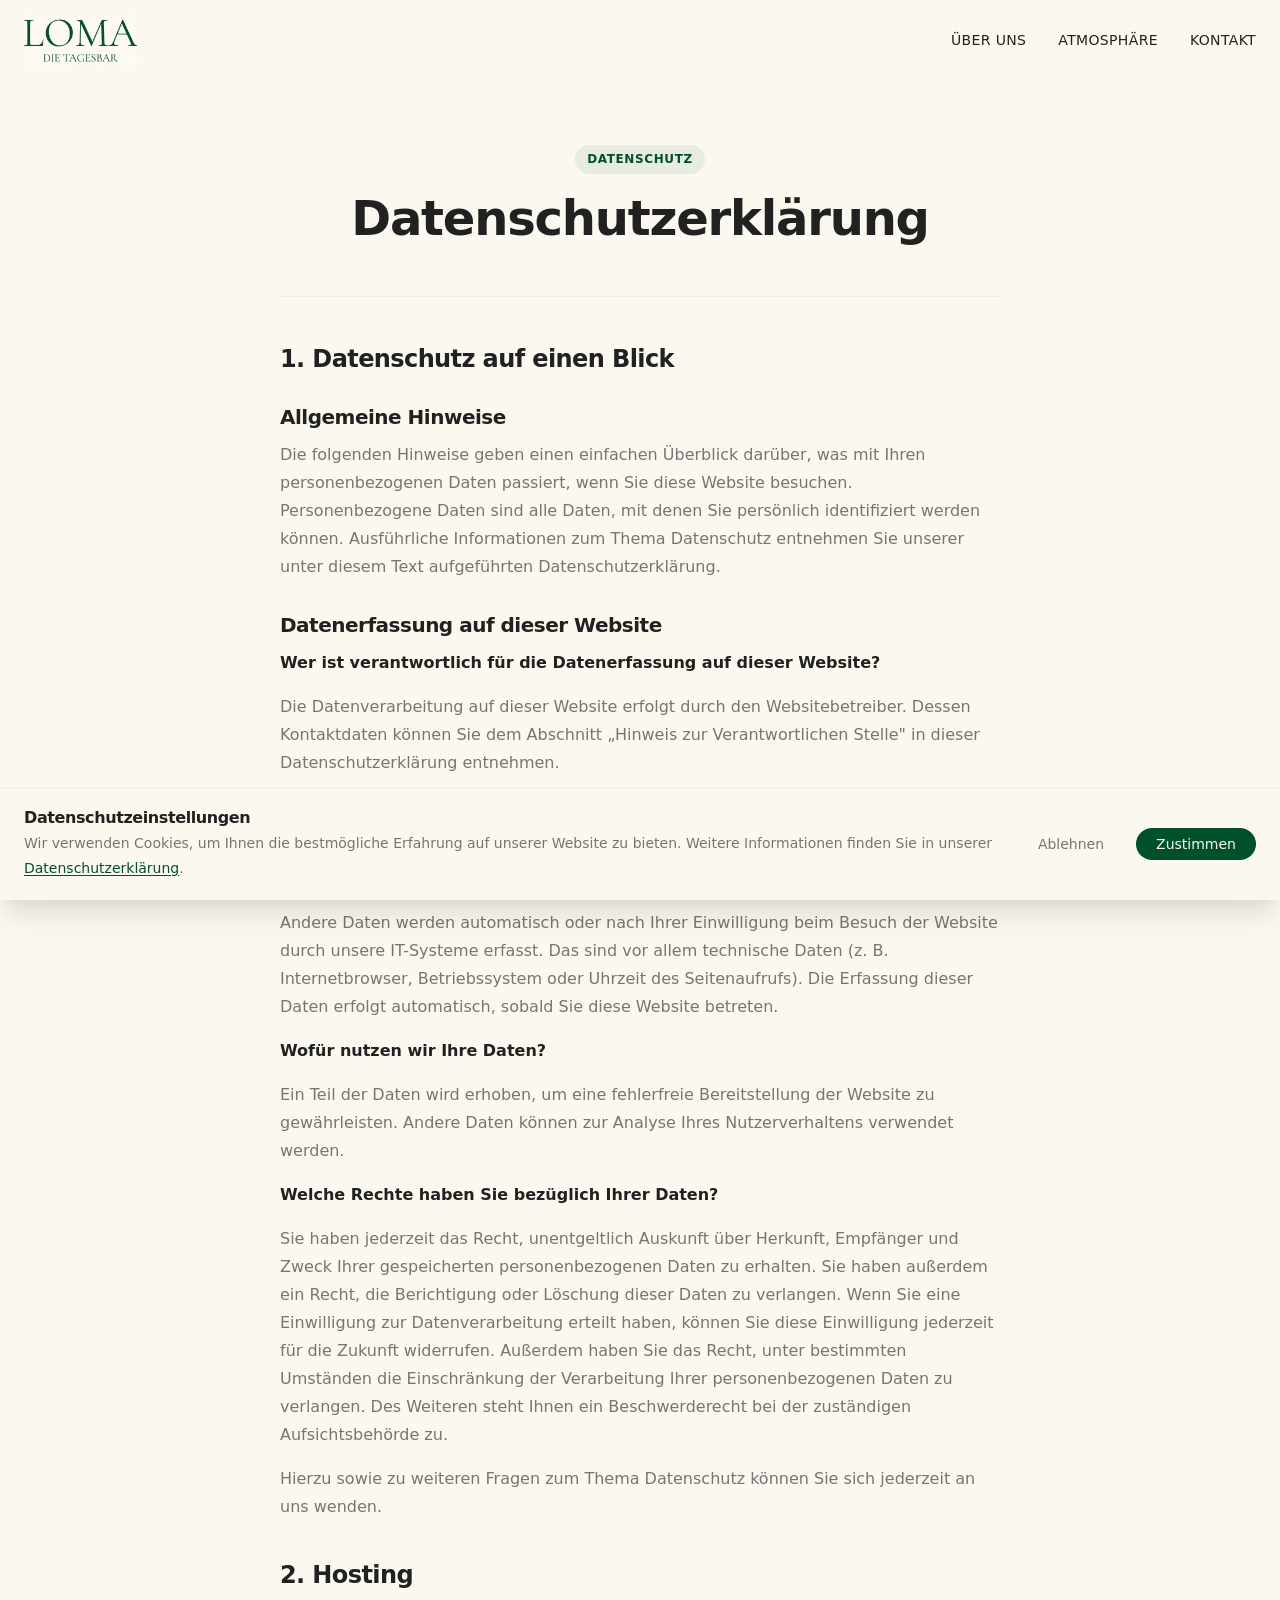
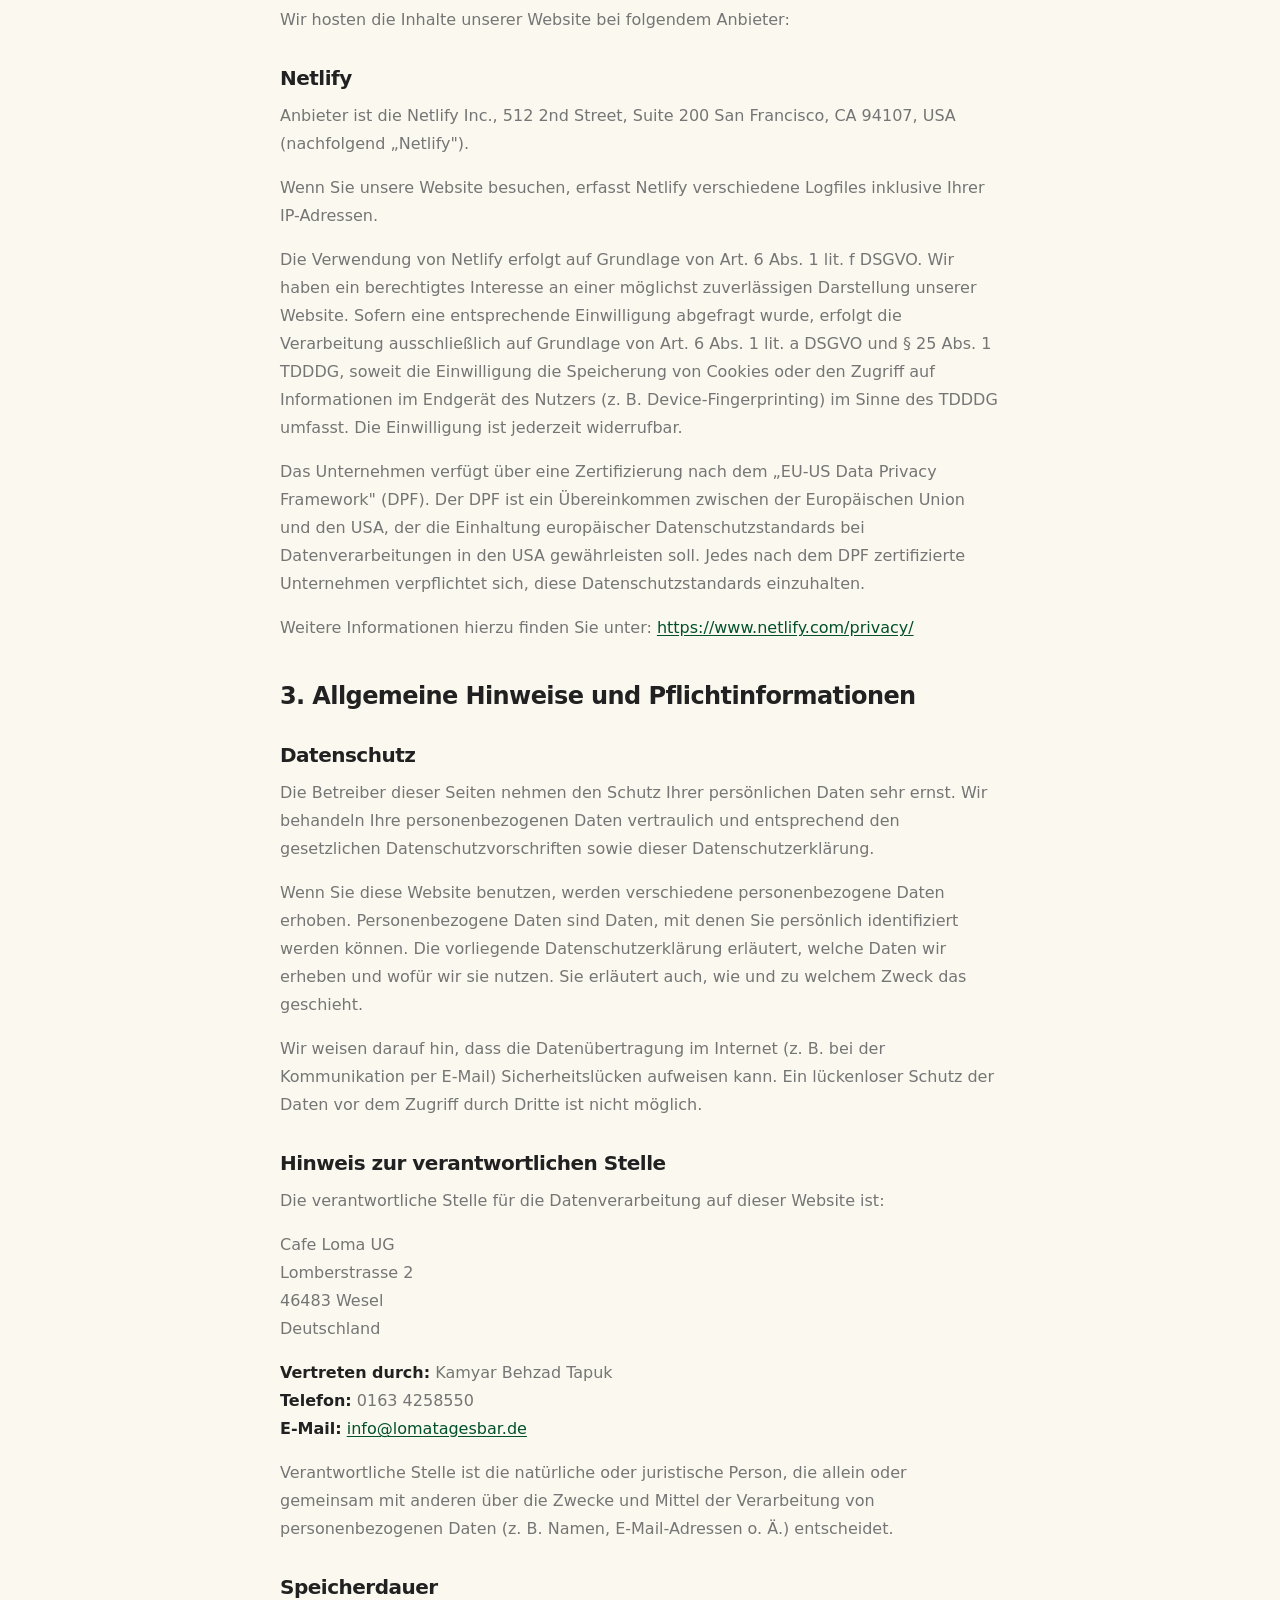
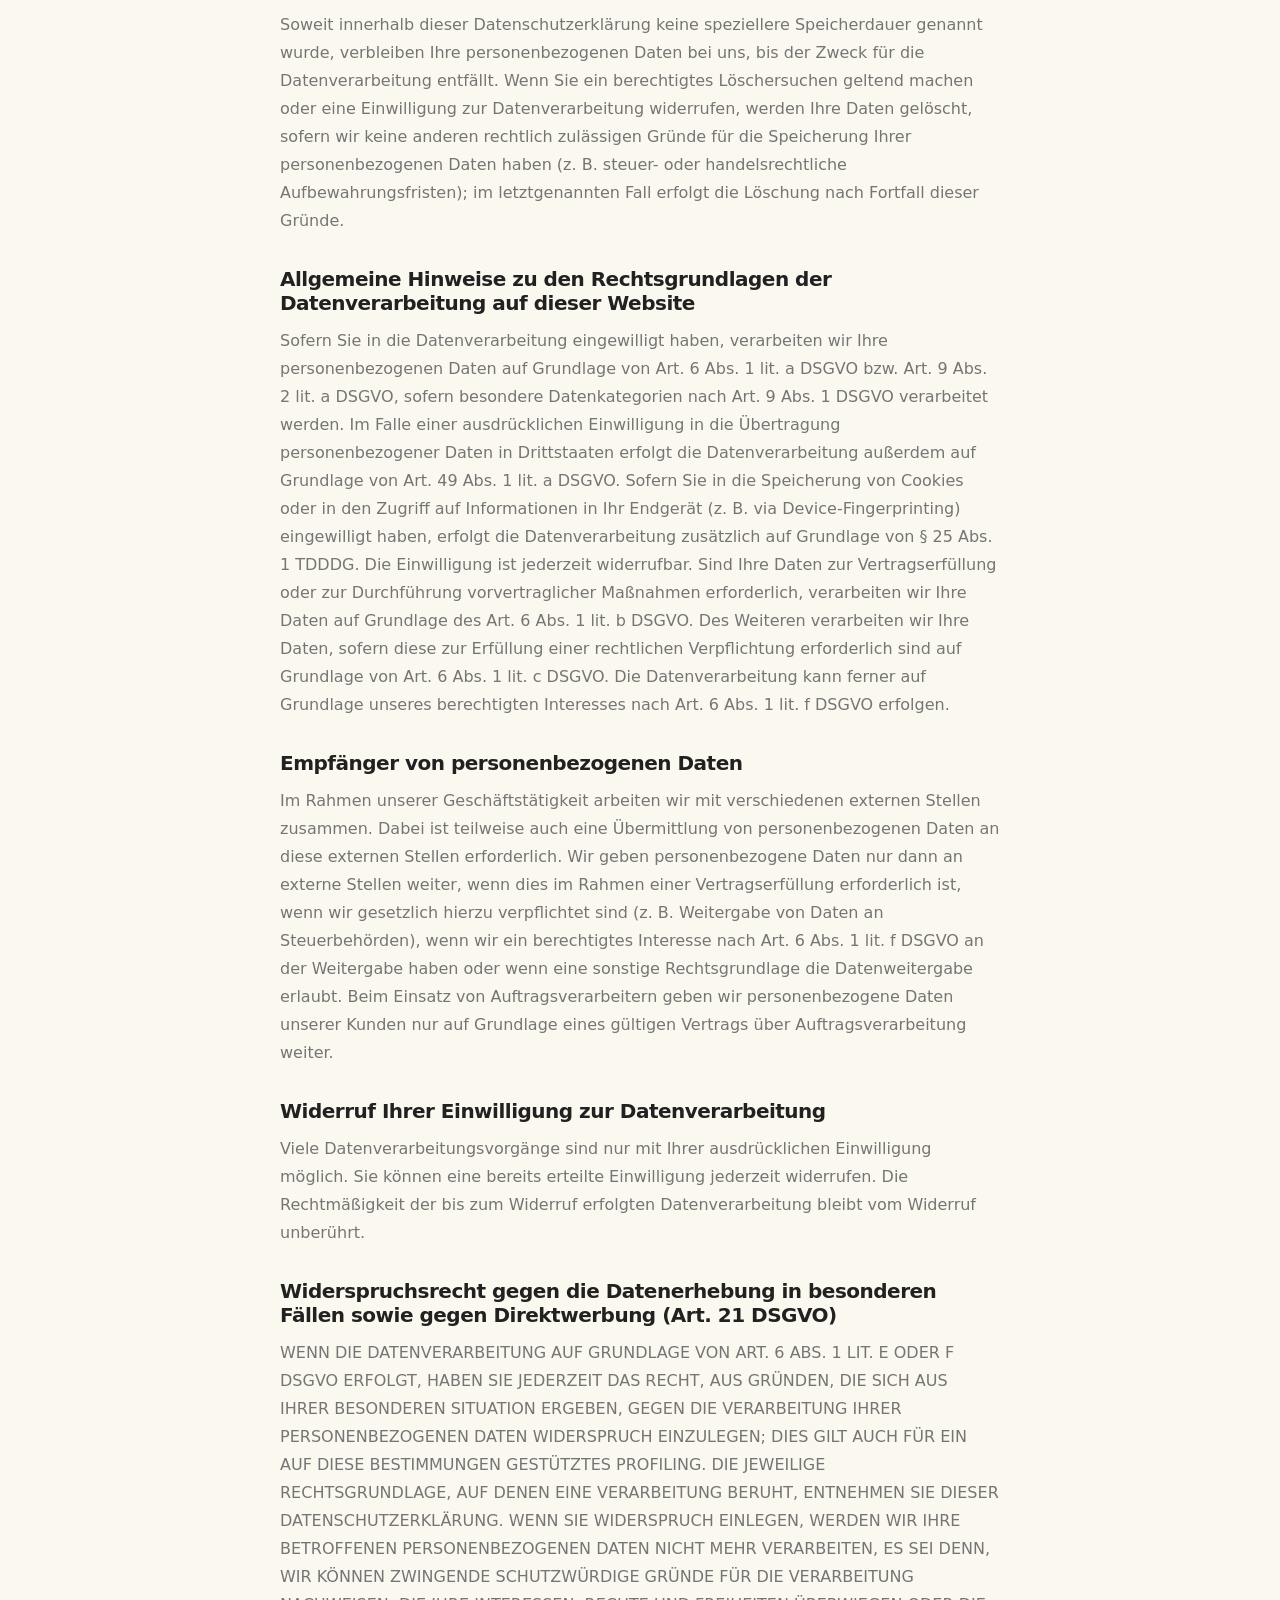
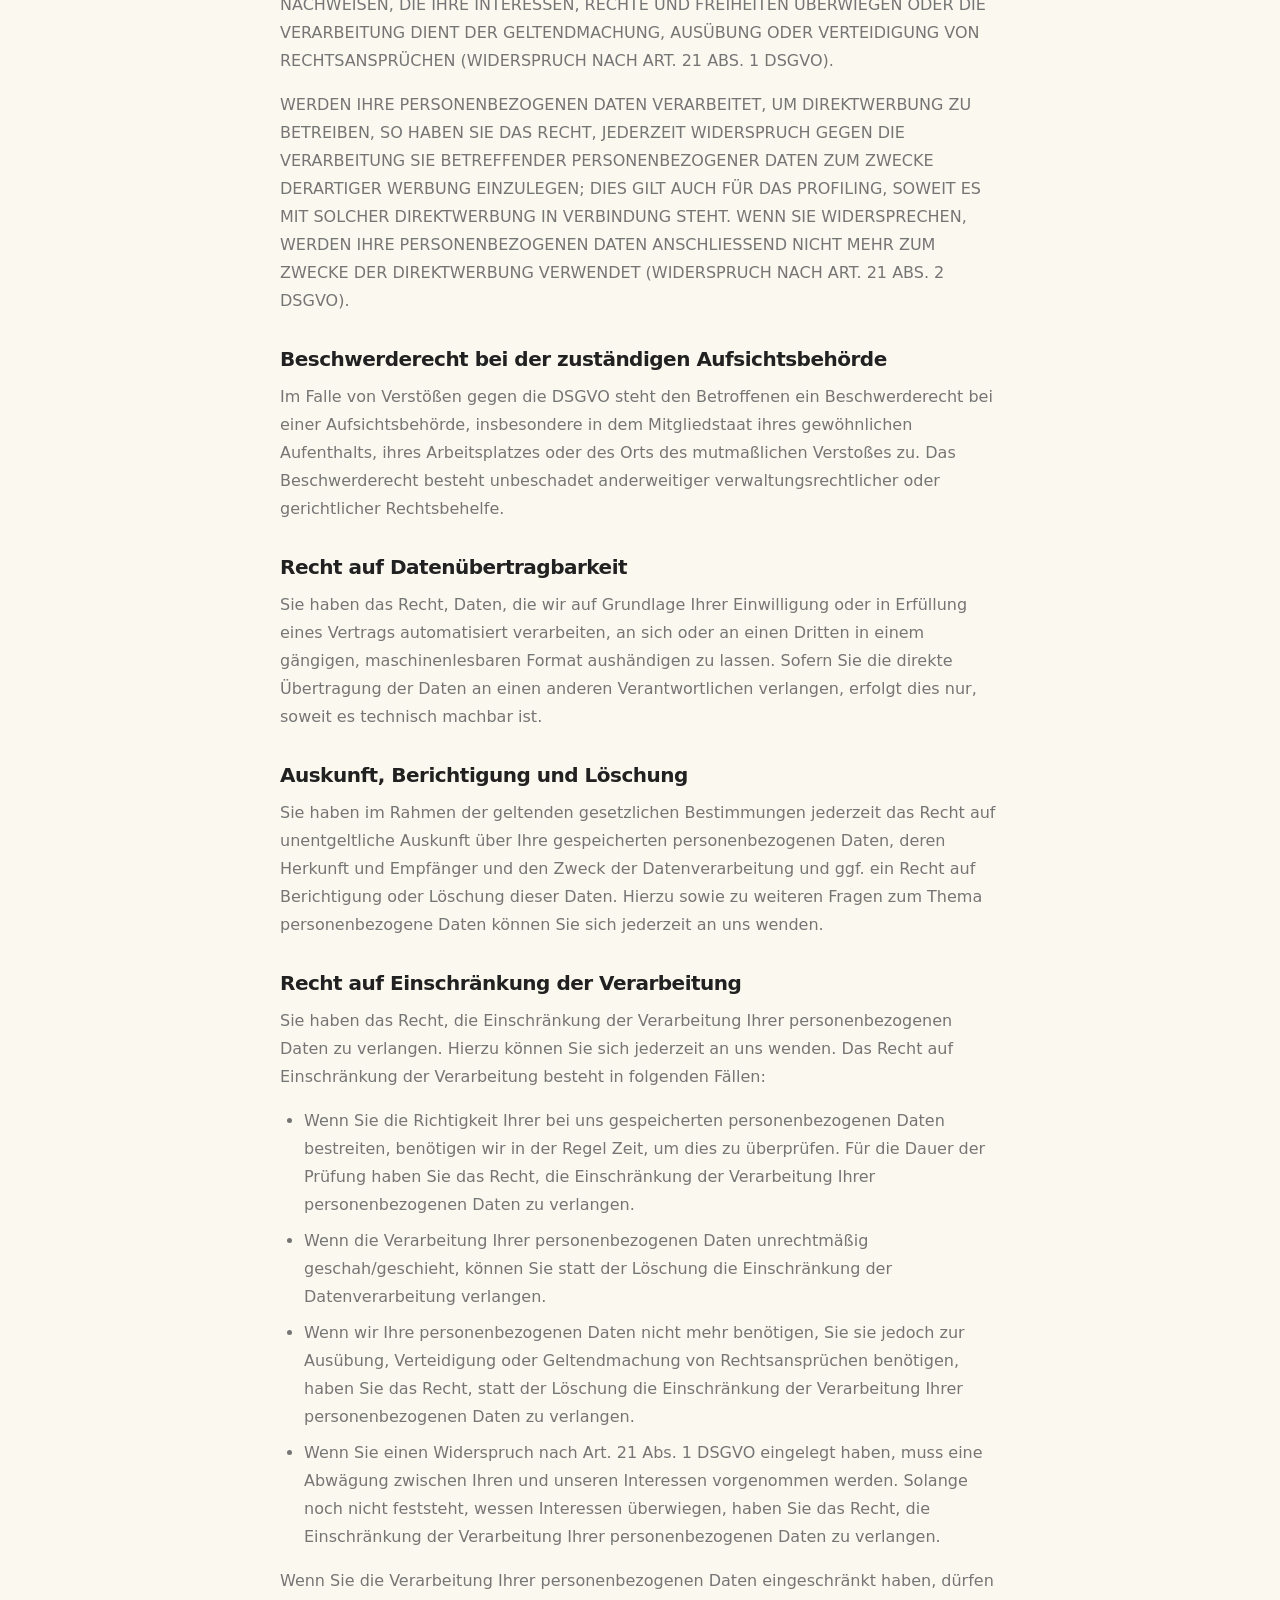
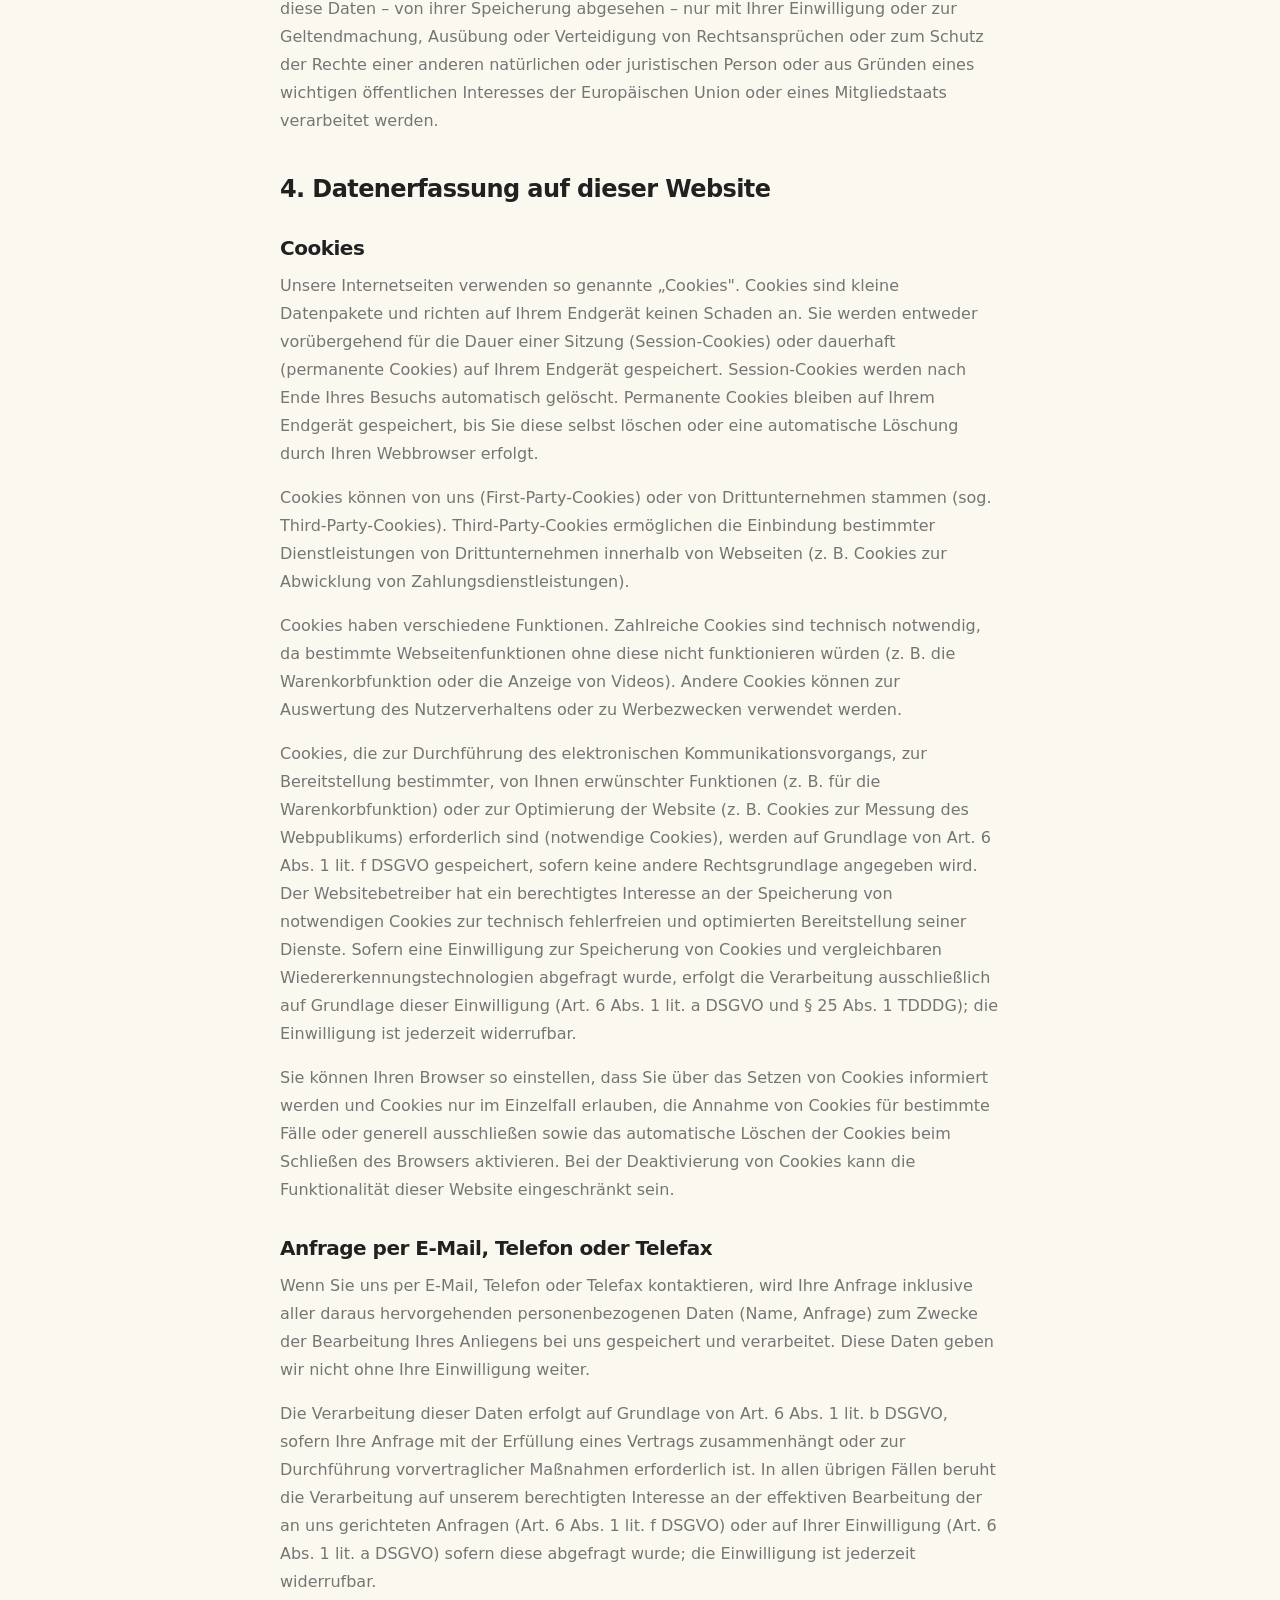
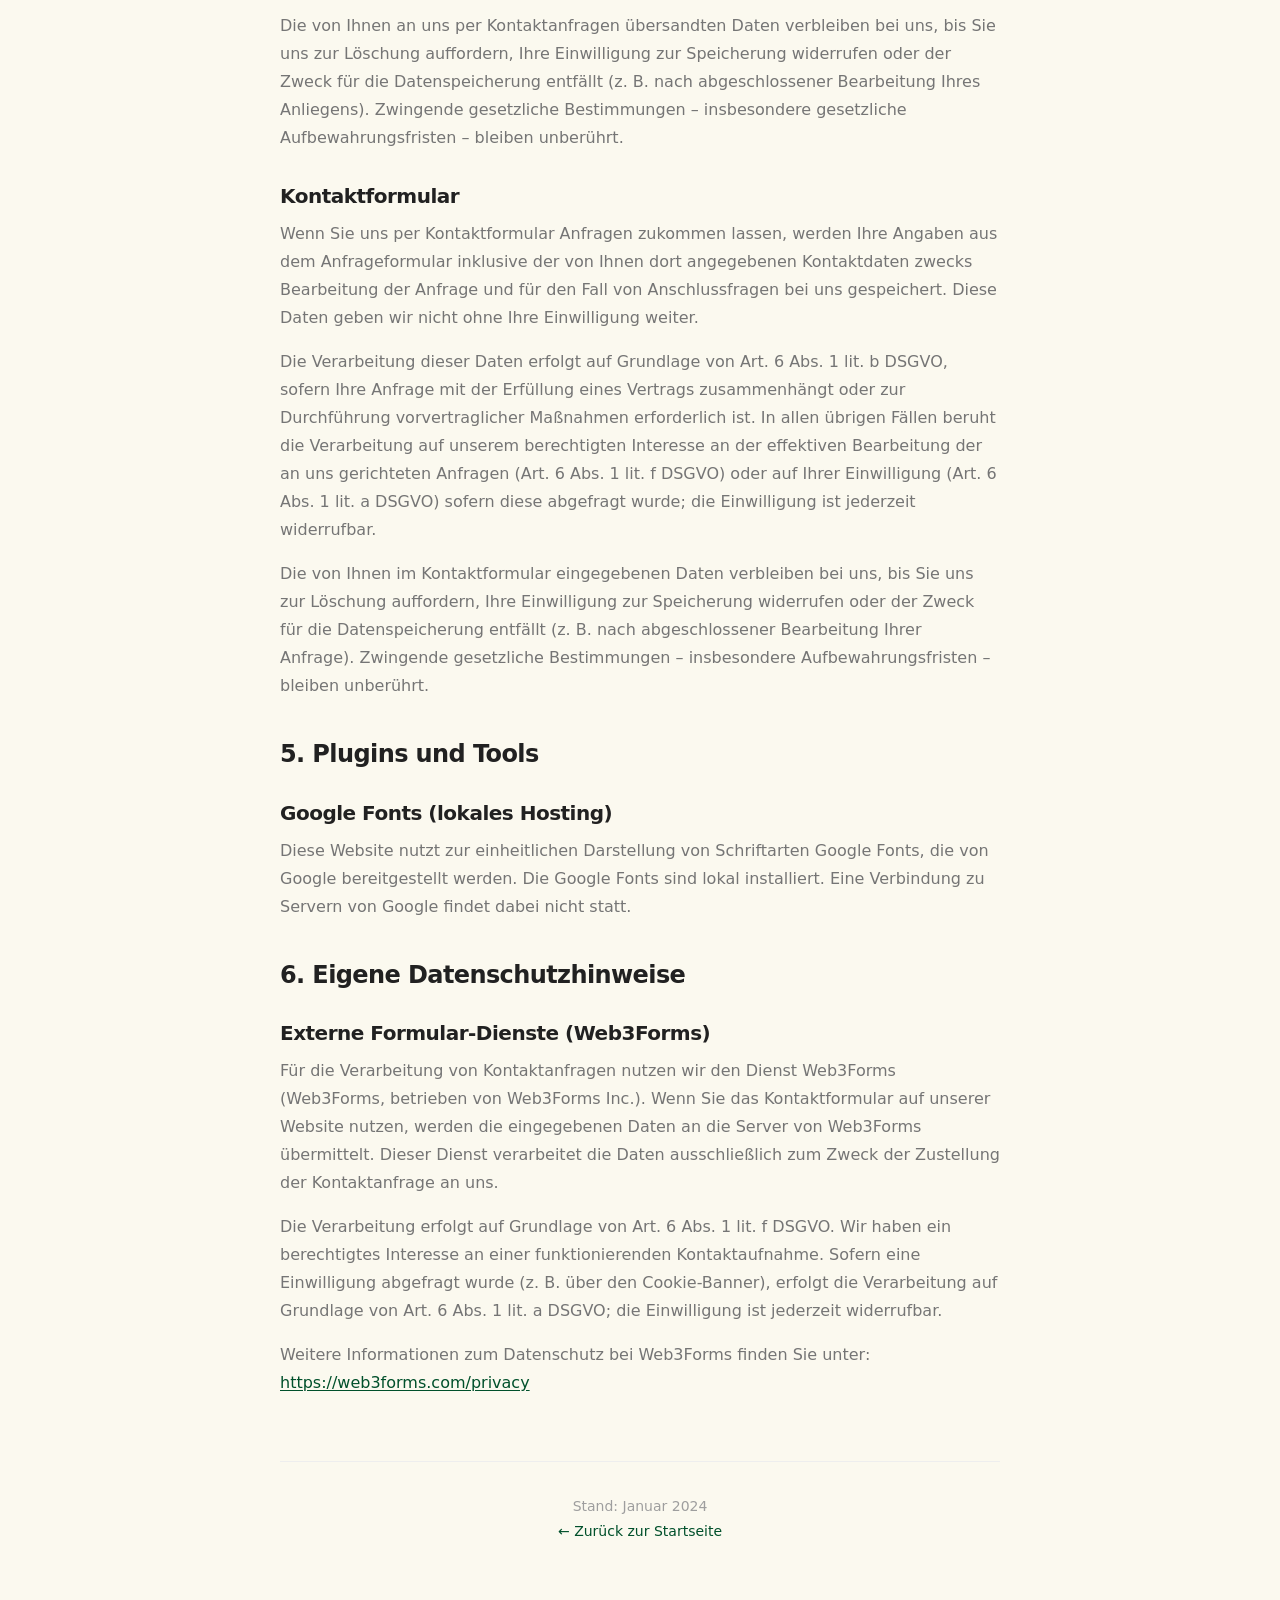
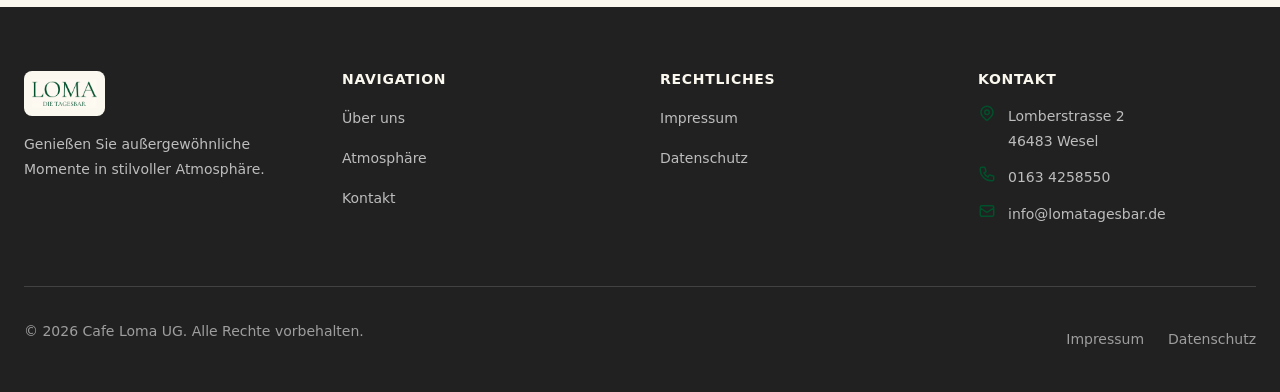
==== commit b2546ab2: "Footer in datenschutz.html aktualisiert, Steuernummer hinzugefügt" ====
--- a/datenschutz.html
+++ b/datenschutz.html
@@ -497,7 +497,7 @@
         <div class="footer__brand">
           <img src="images/logo.jpeg" alt="Cafe Loma" class="footer__logo-img">
           <p class="footer__tagline">
-            Premium Tagesbar in Wesel. Genießen Sie außergewöhnliche Momente in stilvoller Atmosphäre.
+            Genießen Sie außergewöhnliche Momente in stilvoller Atmosphäre.
           </p>
         </div>
         
